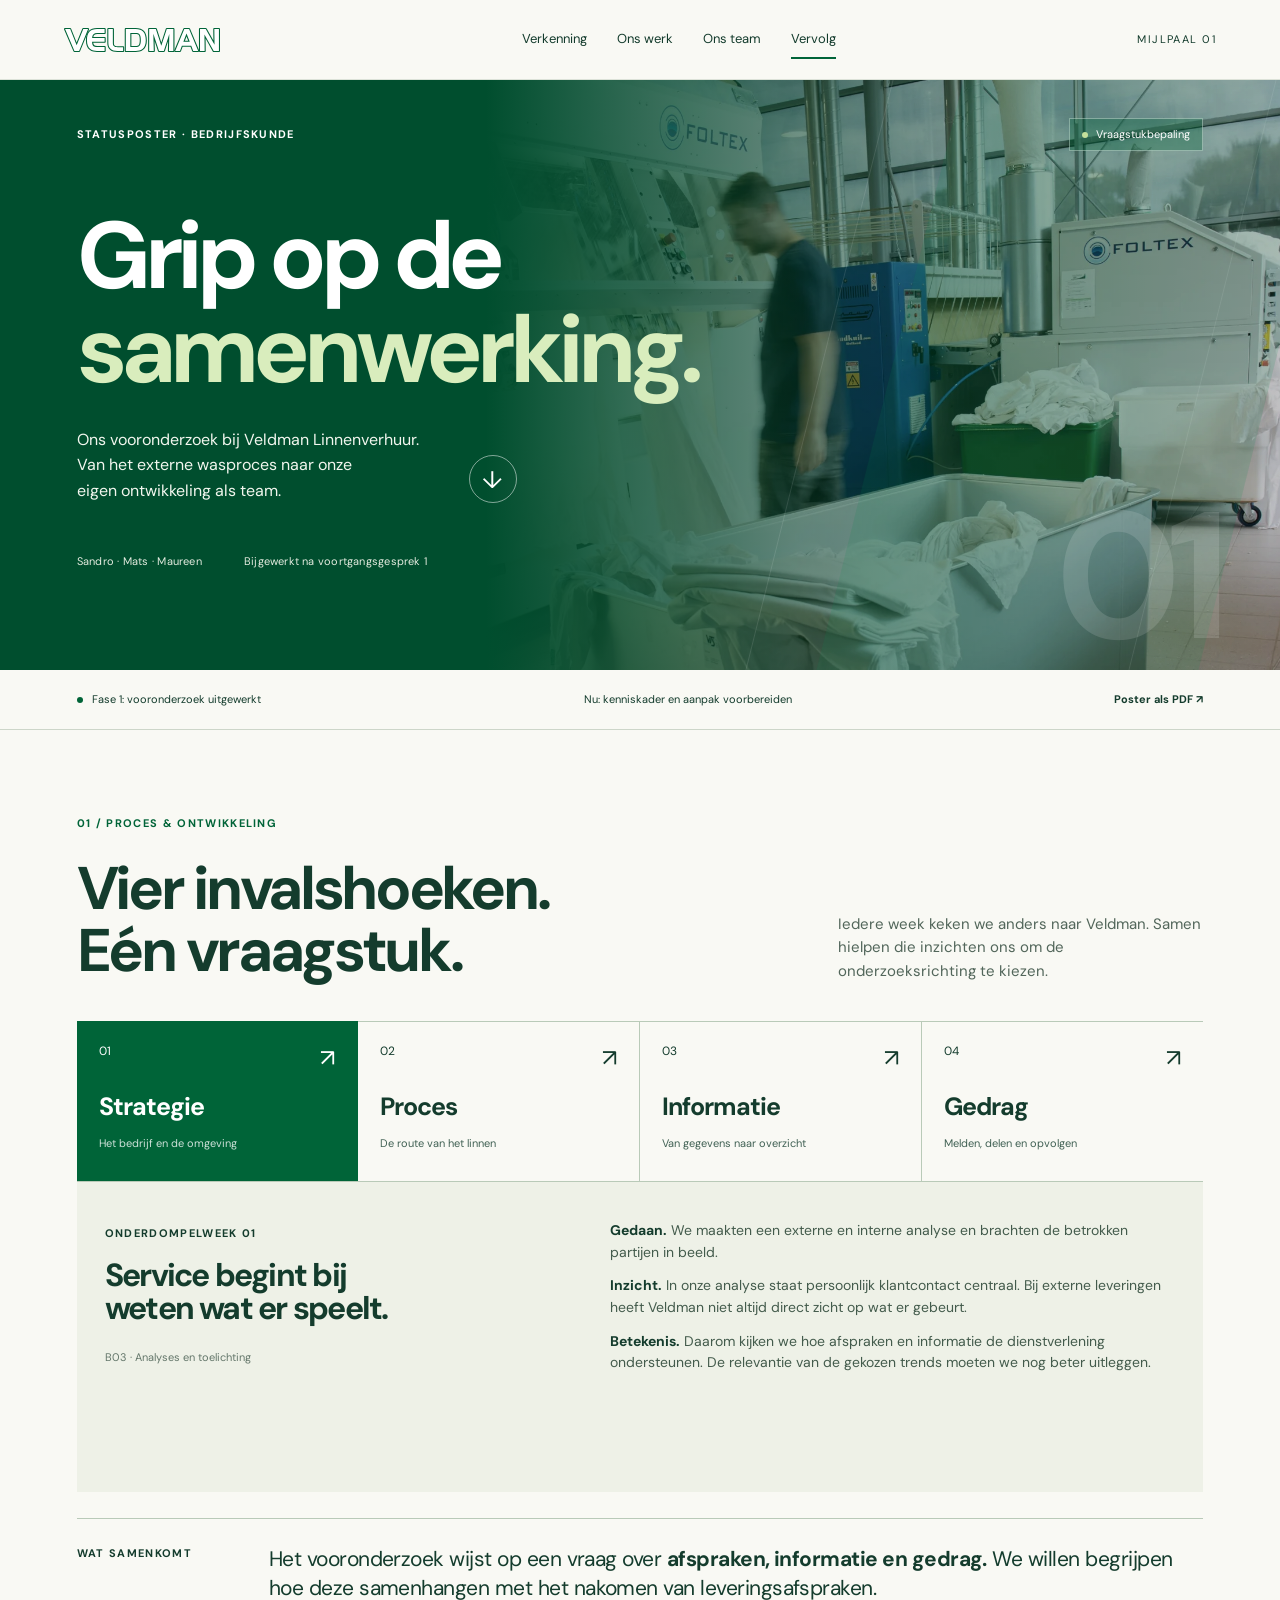
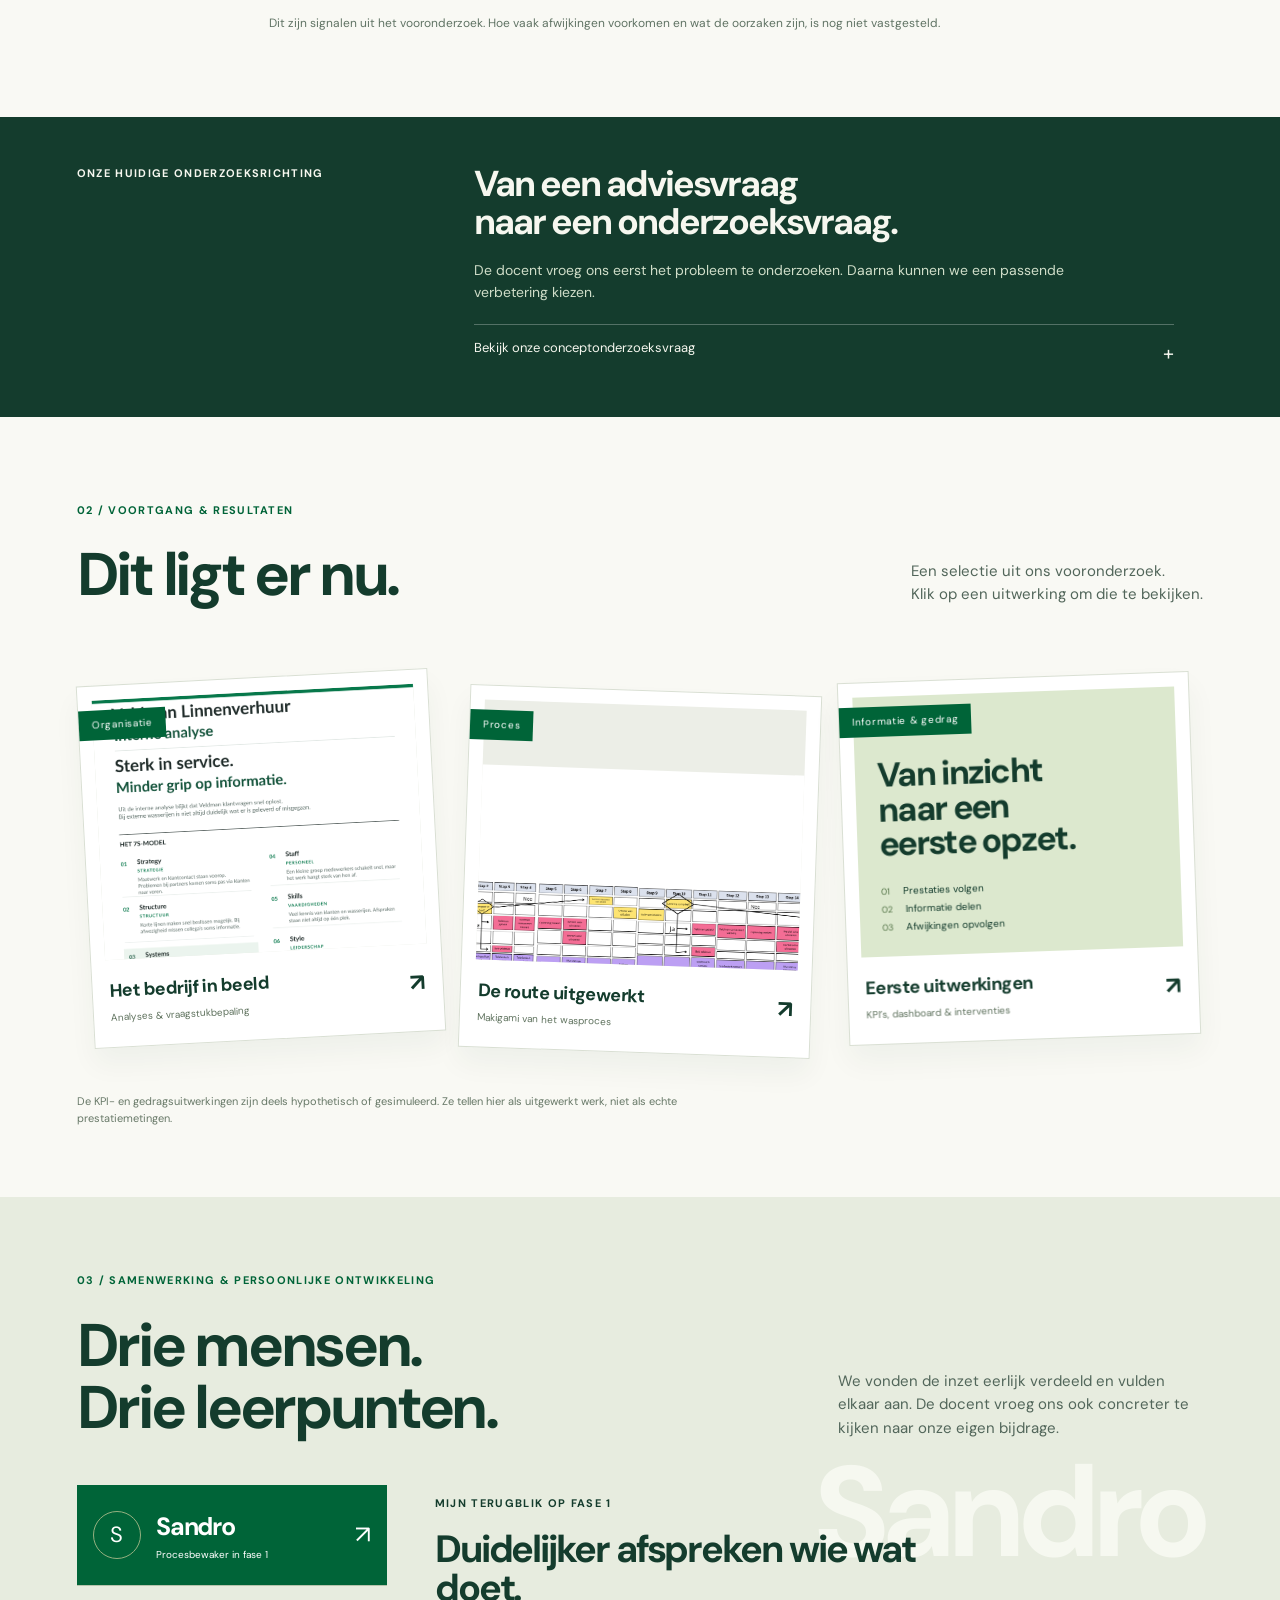
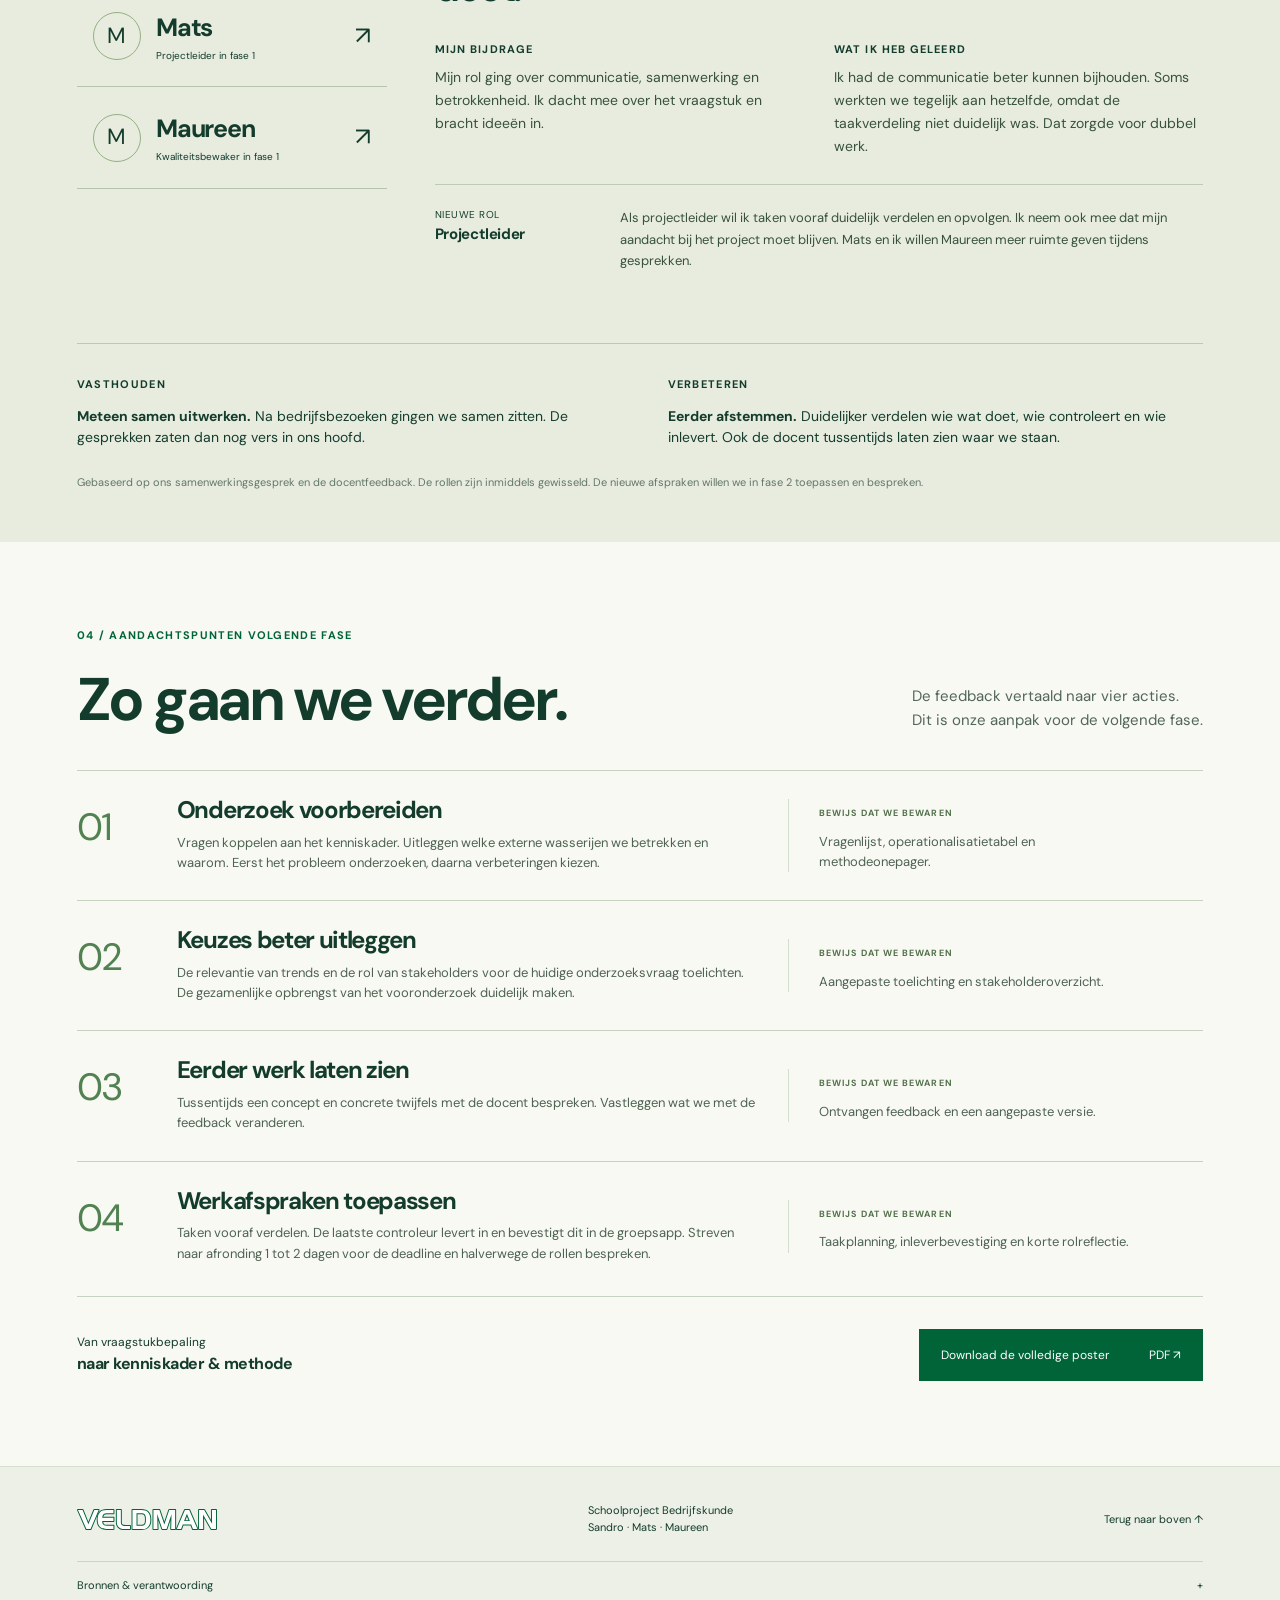
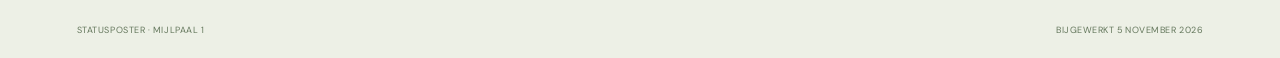
==== index.html @ 6abba5e7 "Voeg interactieve statusposter toe" ====
<!doctype html><html lang="nl"><head><meta charset="utf-8"><meta name="viewport" content="width=device-width,initial-scale=1"><meta name="theme-color" content="#006438"><meta name="description" content="Statusposter mijlpaal 1. Ons vooronderzoek, onze samenwerking en de volgende stappen bij Veldman Linnenverhuur."><title>Veldman | Statusposter mijlpaal 1</title><link rel="icon" href="veldman.svg" type="image/svg+xml"><link rel="preload" href="dm-regular.ttf" as="font" type="font/ttf" crossorigin><link rel="preload" href="dm-bold.ttf" as="font" type="font/ttf" crossorigin><link rel="stylesheet" href="style.css"><script src="app.js" defer></script></head><body>
<a class="skip" href="#inhoud">Ga naar de inhoud</a>
<header class="topbar"><a href="#start" aria-label="Veldman, naar boven"><img src="veldman.svg" width="156" height="26" alt="Veldman"></a><nav aria-label="Posterdelen"><a href="#verkenning">Verkenning</a><a href="#werk">Ons werk</a><a href="#team">Ons team</a><a href="#vervolg">Vervolg</a></nav><span class="edition">MIJLPAAL 01</span><div class="scroll-progress" aria-hidden="true"></div></header>
<main id="inhoud">
<section class="hero" id="start"><div class="hero-photo"><img src="linnen.webp" alt="Linnenverwerking bij Veldman" fetchpriority="high"></div><div class="hero-grid" aria-hidden="true"></div><div class="hero-inner"><div class="hero-top"><span class="eyebrow">Statusposter · Bedrijfskunde</span><span class="phase"><i></i> Vraagstukbepaling</span></div><h1>Grip op de<br><span>samenwerking.</span></h1><div class="hero-bottom"><p>Ons vooronderzoek bij Veldman Linnenverhuur.<br>Van het externe wasproces naar onze<br>eigen ontwikkeling als team.</p><a href="#verkenning" class="circle-link" aria-label="Bekijk de poster">↓</a></div><div class="hero-caption"><span>Sandro · Mats · Maureen</span><span>Bijgewerkt na voortgangsgesprek 1</span></div></div><span class="hero-number" aria-hidden="true">01</span></section>
<div class="project-strip"><span><i class="dot"></i> Fase 1: vooronderzoek uitgewerkt</span><span>Nu: kenniskader en aanpak voorbereiden</span><a href="statusposter.pdf" download>Poster als PDF ↗</a></div>
<section class="section exploration" id="verkenning"><div class="section-heading"><p class="eyebrow">01 / Proces & ontwikkeling</p><div><h2>Vier invalshoeken.<br>Eén vraagstuk.</h2><p>Iedere week keken we anders naar Veldman. Samen hielpen die inzichten ons om de onderzoeksrichting te kiezen.</p></div></div><div class="week-tabs" role="tablist" aria-label="Onderdompelweken"><button role="tab" id="week-tab-0" aria-controls="week-0" aria-selected="true" tabindex="0"><span class="step-index">01</span><strong>Strategie</strong><span>Het bedrijf en de omgeving</span><b aria-hidden="true">↗</b></button><button role="tab" id="week-tab-1" aria-controls="week-1" aria-selected="false" tabindex="-1"><span class="step-index">02</span><strong>Proces</strong><span>De route van het linnen</span><b aria-hidden="true">↗</b></button><button role="tab" id="week-tab-2" aria-controls="week-2" aria-selected="false" tabindex="-1"><span class="step-index">03</span><strong>Informatie</strong><span>Van gegevens naar overzicht</span><b aria-hidden="true">↗</b></button><button role="tab" id="week-tab-3" aria-controls="week-3" aria-selected="false" tabindex="-1"><span class="step-index">04</span><strong>Gedrag</strong><span>Melden, delen en opvolgen</span><b aria-hidden="true">↗</b></button></div><div class="week-panels"><article class="week-panel" id="week-0" role="tabpanel" tabindex="0" aria-labelledby="week-tab-0"><div><span class="eyebrow">Onderdompelweek 01</span><h3>Service begint bij weten wat er speelt.</h3><p class="source">B03 · Analyses en toelichting</p></div><div class="week-copy"><p><b>Gedaan.</b> We maakten een externe en interne analyse en brachten de betrokken partijen in beeld.</p><p><b>Inzicht.</b> In onze analyse staat persoonlijk klantcontact centraal. Bij externe leveringen heeft Veldman niet altijd direct zicht op wat er gebeurt.</p><p><b>Betekenis.</b> Daarom kijken we hoe afspraken en informatie de dienstverlening ondersteunen. De relevantie van de gekozen trends moeten we nog beter uitleggen.</p></div></article><article class="week-panel" id="week-1" role="tabpanel" tabindex="0" aria-labelledby="week-tab-1"><div><span class="eyebrow">Onderdompelweek 02</span><h3>Een levering gaat door veel handen.</h3><p class="source">B14 · OM-focussessie; B09 · Makigami</p></div><div class="week-copy"><p><b>Gedaan.</b> In een focussessie brachten we het externe wasproces in kaart. Dat werkten we uit in een Makigami, een overzicht van stappen en overdrachten.</p><p><b>Inzicht.</b> Medewerkers vertelden dat Veldman soms pas via de klant hoort dat een levering afwijkt. Daarna moet Veldman navragen wat er is gebeurd.</p><p><b>Betekenis.</b> We willen beter begrijpen wie welke informatie deelt en wanneer. Een klantmelding bewijst op zichzelf niet dat de wasserij een fout heeft gemaakt.</p></div></article><article class="week-panel" id="week-2" role="tabpanel" tabindex="0" aria-labelledby="week-tab-2"><div><span class="eyebrow">Onderdompelweek 03</span><h3>Gegevens zijn er. Het overzicht is beperkt.</h3><p class="source">B12 en B13 · IM-interviews; B26 · Eerste uitwerkingen</p></div><div class="week-copy"><p><b>Gedaan.</b> We spraken de administratie en het management. Ook verkenden we KPI’s, cijfers om prestaties te volgen, en een dashboardopzet.</p><p><b>Inzicht.</b> Pakbonnen en facturen helpen bij de administratie. Ze geven niet vanzelf een actueel overzicht van de levering aan de klant.</p><p><b>Betekenis.</b> We moeten eerst bepalen welke gegevens bruikbaar zijn. Een late pakbon is bijvoorbeeld niet automatisch een late levering.</p></div></article><article class="week-panel" id="week-3" role="tabpanel" tabindex="0" aria-labelledby="week-tab-3"><div><span class="eyebrow">Onderdompelweek 04</span><h3>Informatie moet ook bij de ander komen.</h3><p class="source">B10 en B11 · GIO-interviews; B06 en B07 · Voorstellen</p></div><div class="week-copy"><p><b>Gedaan.</b> We spraken medewerkers over klantvragen en overdracht. Daarna werkten we gewenst gedrag en mogelijke interventies uit.</p><p><b>Inzicht.</b> Christine beschrijft klantnotities op papier en in eigen Outlook-mappen. Collega’s kennen daardoor niet altijd de achtergrond van een vraag.</p><p><b>Betekenis.</b> We kijken ook naar het vastleggen en opvolgen van afspraken. De interventies zijn voorstellen. Hun effect is nog niet aangetoond.</p></div></article></div><div class="synthesis"><span class="eyebrow">Wat samenkomt</span><p>Het vooronderzoek wijst op een vraag over <strong>afspraken, informatie en gedrag.</strong> We willen begrijpen hoe deze samenhangen met het nakomen van leveringsafspraken.</p><small>Dit zijn signalen uit het vooronderzoek. Hoe vaak afwijkingen voorkomen en wat de oorzaken zijn, is nog niet vastgesteld.</small></div></section>
<section class="question-band"><span class="eyebrow">Onze huidige onderzoeksrichting</span><div><h2>Van een adviesvraag<br>naar een onderzoeksvraag.</h2><p>De docent vroeg ons eerst het probleem te onderzoeken. Daarna kunnen we een passende verbetering kiezen.</p><details><summary>Bekijk onze conceptonderzoeksvraag <span>+</span></summary><p>Op welke manier hangt de samenwerking tussen Veldman Linnenverhuur en externe wasserijen samen met de nakoming van afspraken over aantallen, planning en levering?</p><small>Uit het huidige groepsconcept. Definitieve goedkeuring is nog niet bevestigd.</small></details></div></section>
<section class="section work-section" id="werk"><div class="section-heading"><p class="eyebrow">02 / Voortgang & resultaten</p><div><h2>Dit ligt er nu.</h2><p>Een selectie uit ons vooronderzoek.<br>Klik op een uitwerking om die te bekijken.</p></div></div><div class="work-gallery"><button class="work-card paper-one" data-dialog="analyse"><span class="work-tag">Organisatie</span><div class="paper-preview"><img src="interne-analyse.png" alt="Voorbeeld van onze interne analyse" loading="lazy"></div><span class="work-caption"><strong>Het bedrijf in beeld</strong><span>Analyses & vraagstukbepaling</span><b>↗</b></span></button><button class="work-card paper-two" data-dialog="proces"><span class="work-tag">Proces</span><div class="paper-preview makigami-preview"><img src="makigami.png" alt="Voorbeeld van onze Makigami" loading="lazy"></div><span class="work-caption"><strong>De route uitgewerkt</strong><span>Makigami van het wasproces</span><b>↗</b></span></button><button class="work-card paper-three" data-dialog="voorstellen"><span class="work-tag">Informatie & gedrag</span><div class="type-preview"><span>Van inzicht<br>naar een<br>eerste opzet.</span><div><i>01</i> Prestaties volgen<br><i>02</i> Informatie delen<br><i>03</i> Afwijkingen opvolgen</div></div><span class="work-caption"><strong>Eerste uitwerkingen</strong><span>KPI’s, dashboard & interventies</span><b>↗</b></span></button></div><p class="work-note">De KPI- en gedragsuitwerkingen zijn deels hypothetisch of gesimuleerd. Ze tellen hier als uitgewerkt werk, niet als echte prestatiemetingen.</p></section>
<section class="team-section" id="team"><div class="section-heading"><p class="eyebrow">03 / Samenwerking & persoonlijke ontwikkeling</p><div><h2>Drie mensen.<br>Drie leerpunten.</h2><p>We vonden de inzet eerlijk verdeeld en vulden elkaar aan. De docent vroeg ons ook concreter te kijken naar onze eigen bijdrage.</p></div></div><div class="team-layout"><div class="people-tabs" role="tablist" aria-label="Kies een teamlid" aria-orientation="vertical"><button role="tab" id="person-tab-0" aria-controls="person-0" aria-selected="true" tabindex="0"><span class="initial">S</span><span><strong>Sandro</strong><small>Procesbewaker in fase 1</small></span><span class="person-arrow" aria-hidden="true">↗</span></button><button role="tab" id="person-tab-1" aria-controls="person-1" aria-selected="false" tabindex="-1"><span class="initial">M</span><span><strong>Mats</strong><small>Projectleider in fase 1</small></span><span class="person-arrow" aria-hidden="true">↗</span></button><button role="tab" id="person-tab-2" aria-controls="person-2" aria-selected="false" tabindex="-1"><span class="initial">M</span><span><strong>Maureen</strong><small>Kwaliteitsbewaker in fase 1</small></span><span class="person-arrow" aria-hidden="true">↗</span></button></div><div class="person-panels"><article class="person-panel" id="person-0" role="tabpanel" tabindex="0" aria-labelledby="person-tab-0"><span class="panel-name">Sandro</span><span class="eyebrow">Mijn terugblik op fase 1</span><h3>Duidelijker afspreken wie wat doet.</h3><div class="reflection-columns"><div><h4>Mijn bijdrage</h4><p>Mijn rol ging over communicatie, samenwerking en betrokkenheid. Ik dacht mee over het vraagstuk en bracht ideeën in.</p></div><div><h4>Wat ik heb geleerd</h4><p>Ik had de communicatie beter kunnen bijhouden. Soms werkten we tegelijk aan hetzelfde, omdat de taakverdeling niet duidelijk was. Dat zorgde voor dubbel werk.</p></div></div><div class="new-role"><span>Nieuwe rol<br><strong>Projectleider</strong></span><p>Als projectleider wil ik taken vooraf duidelijk verdelen en opvolgen. Ik neem ook mee dat mijn aandacht bij het project moet blijven. Mats en ik willen Maureen meer ruimte geven tijdens gesprekken.</p></div></article><article class="person-panel" id="person-1" role="tabpanel" tabindex="0" aria-labelledby="person-tab-1"><span class="panel-name">Mats</span><span class="eyebrow">Mijn terugblik op fase 1</span><h3>Ook het laatste stukje moet geregeld zijn.</h3><div class="reflection-columns"><div><h4>Mijn bijdrage</h4><p>Ik hield de planning bij en regelde momenten voor bezoeken en interviews. Direct na een bezoek samen uitwerken werkte goed: de informatie zat nog vers in ons hoofd.</p></div><div><h4>Wat ik heb geleerd</h4><p>Het was niet altijd duidelijk wie het werk zou inleveren. Daardoor ontstond rond deadlines onduidelijkheid, terwijl we wel aan het werk hadden bijgedragen.</p></div></div><div class="new-role"><span>Nieuwe rol<br><strong>Kwaliteitsbewaker</strong></span><p>Ik neem mee dat we ook de controle en het inleveren vooraf moeten verdelen. In mijn nieuwe rol wil ik het werk kritisch blijven bekijken. Samen met Sandro wil ik ruimte geven aan Maureen.</p></div></article><article class="person-panel" id="person-2" role="tabpanel" tabindex="0" aria-labelledby="person-tab-2"><span class="panel-name">Maureen</span><span class="eyebrow">Mijn terugblik op fase 1</span><h3>Mijn aandacht beter verdelen.</h3><div class="reflection-columns"><div><h4>Mijn bijdrage</h4><p>Ik las de stukken na, verbeterde teksten en gaf aan wat extra gecontroleerd moest worden. Mijn kritische blik werd door de groep gewaardeerd.</p></div><div><h4>Wat ik heb geleerd</h4><p>Als ik veel teksten achter elkaar controleerde, nam mijn aandacht af. De laatste stukken kregen daardoor minder aandacht dan de eerste.</p></div></div><div class="new-role"><span>Nieuwe rol<br><strong>Procesbewaker</strong></span><p>Ik wil controles beter spreiden en vaker bijdragen tijdens gesprekken. Als procesbewaker ga ik de samenwerking volgen. Mats en Sandro nemen mee dat zij mij ook ruimte moeten geven.</p></div></article></div></div><div class="team-bottom"><div><span class="eyebrow">Vasthouden</span><p><strong>Meteen samen uitwerken.</strong> Na bedrijfsbezoeken gingen we samen zitten. De gesprekken zaten dan nog vers in ons hoofd.</p></div><div><span class="eyebrow">Verbeteren</span><p><strong>Eerder afstemmen.</strong> Duidelijker verdelen wie wat doet, wie controleert en wie inlevert. Ook de docent tussentijds laten zien waar we staan.</p></div></div><p class="source">Gebaseerd op ons samenwerkingsgesprek en de docentfeedback. De rollen zijn inmiddels gewisseld. De nieuwe afspraken willen we in fase 2 toepassen en bespreken.</p></section>
<section class="section next-section" id="vervolg"><div class="section-heading"><p class="eyebrow">04 / Aandachtspunten volgende fase</p><div><h2>Zo gaan we verder.</h2><p>De feedback vertaald naar vier acties.<br>Dit is onze aanpak voor de volgende fase.</p></div></div><div class="actions"><article class="action"><span class="action-nr">01</span><div><h3>Onderzoek voorbereiden</h3><p>Vragen koppelen aan het kenniskader. Uitleggen welke externe wasserijen we betrekken en waarom. Eerst het probleem onderzoeken, daarna verbeteringen kiezen.</p></div><div class="evidence"><span class="eyebrow">Bewijs dat we bewaren</span><p>Vragenlijst, operationalisatietabel en methodeonepager.</p></div></article><article class="action"><span class="action-nr">02</span><div><h3>Keuzes beter uitleggen</h3><p>De relevantie van trends en de rol van stakeholders voor de huidige onderzoeksvraag toelichten. De gezamenlijke opbrengst van het vooronderzoek duidelijk maken.</p></div><div class="evidence"><span class="eyebrow">Bewijs dat we bewaren</span><p>Aangepaste toelichting en stakeholderoverzicht.</p></div></article><article class="action"><span class="action-nr">03</span><div><h3>Eerder werk laten zien</h3><p>Tussentijds een concept en concrete twijfels met de docent bespreken. Vastleggen wat we met de feedback veranderen.</p></div><div class="evidence"><span class="eyebrow">Bewijs dat we bewaren</span><p>Ontvangen feedback en een aangepaste versie.</p></div></article><article class="action"><span class="action-nr">04</span><div><h3>Werkafspraken toepassen</h3><p>Taken vooraf verdelen. De laatste controleur levert in en bevestigt dit in de groepsapp. Streven naar afronding 1 tot 2 dagen voor de deadline en halverwege de rollen bespreken.</p></div><div class="evidence"><span class="eyebrow">Bewijs dat we bewaren</span><p>Taakplanning, inleverbevestiging en korte rolreflectie.</p></div></article></div><div class="next-footer"><span>Van vraagstukbepaling<br><strong>naar kenniskader & methode</strong></span><a href="statusposter.pdf" download class="download">Download de volledige poster <span>PDF ↗</span></a></div></section>
</main>
<footer><div class="footer-main"><img src="veldman.svg" width="140" alt="Veldman"><p>Schoolproject Bedrijfskunde<br>Sandro · Mats · Maureen</p><a href="#start">Terug naar boven ↑</a></div><details class="sources"><summary>Bronnen & verantwoording <span>+</span></summary><div><p><strong>School en feedback.</strong> Studentenhandleiding, PDF-pagina 10 en 12 (B01). Feedbackgesprek mijlpaal 1 (B15), met name 2:43 tot 9:10. Oorspronkelijke poster (B26) en samenwerkingsgesprek (B27). De nieuwe rollen zijn bevestigd door de groep.</p><p><strong>Onderzoek.</strong> Analyses en toelichting (B03), procesmodel (B09), OM-, IM- en GIO-gesprekken (B10 tot en met B14), eerste gedragsuitwerkingen (B06 en B07). De conceptvraag volgt het huidige groepsdocument (B28). De gesprekken geven vooral het perspectief van Veldman.</p><p><strong>Beeld en uitwerking.</strong> Logo, groen en linnenfoto: <a href="https://www.veldmanlinnenverhuur.nl/" target="_blank" rel="noopener">Veldman Linnenverhuur</a>. Lettertype: DM Sans. Dit is een studentenproject, geen officiële Veldman-website. AI is gebruikt voor het ordenen en formuleren van de tekst en het bouwen van deze poster, op basis van het aangeleverde materiaal.</p></div></details><div class="footer-small"><span>Statusposter · Mijlpaal 1</span><span>Bijgewerkt 5 november 2026</span></div></footer>
<dialog id="work-dialog" aria-labelledby="dialog-title"><div class="dialog-head"><h2 id="dialog-title"></h2><button class="close" aria-label="Sluiten">×</button></div><div id="dialog-body"></div></dialog>
</body></html>
---- style.css ----
@font-face{font-family:DM;src:url('dm-regular.ttf')}@font-face{font-family:DM;src:url('dm-bold.ttf');font-weight:700}*{box-sizing:border-box}html{scroll-behavior:smooth;scroll-padding-top:90px}body{margin:0;background:#f9f9f4;color:#143c2d;font:16px/1.55 DM,Arial,sans-serif;-webkit-font-smoothing:antialiased}::selection{background:#ccedaa;color:#003d24}button,a{ -webkit-tap-highlight-color:transparent}a{color:inherit}button{font:inherit;color:inherit;cursor:pointer}button:focus-visible,a:focus-visible,summary:focus-visible{outline:3px solid #a3ce73;outline-offset:5px}button{border:0}h1,h2,h3,h4,p{margin:0}h1,h2,h3{font-weight:700;letter-spacing:-.055em;line-height:1.04}h2{font-size:clamp(36px,4.7vw,64px)}h3{font-size:32px}p{max-width:68ch}img{max-width:100%;display:block}section{scroll-margin-top:70px}.eyebrow{font-size:11px;font-weight:700;letter-spacing:.12em;text-transform:uppercase;line-height:1.6}.source{font-size:11px;line-height:1.6;color:#64776b}.skip{position:fixed;top:-80px;z-index:100;background:white;padding:10px}.skip:focus{top:0}.topbar{height:80px;background:#f9f9f4f2;backdrop-filter:blur(15px);display:flex;align-items:center;justify-content:space-between;padding:0 5%;position:sticky;top:0;z-index:20;border-bottom:1px solid #dce2d8}.topbar nav{display:flex;gap:30px}.topbar nav a{font-size:13px;text-decoration:none;position:relative}.topbar nav a:hover:after,.topbar nav a.active:after{content:'';position:absolute;bottom:-9px;height:2px;left:0;right:0;background:#006438}.edition{font-size:11px;letter-spacing:.13em}.scroll-progress{position:absolute;height:2px;background:#006438;bottom:-1px;left:0;width:0}.hero{position:relative;min-height:590px;background:#004e2e;overflow:hidden;color:#fff}.hero-photo{position:absolute;inset:0 0 0 38%;overflow:hidden}.hero-photo img{width:100%;height:100%;object-fit:cover;object-position:60% center;filter:brightness(.76)}.hero-photo:after{content:'';position:absolute;inset:0;background:linear-gradient(90deg,#004e2e 0%,#004e2e6b 40%,#004e2e00 100%)}.hero-grid{position:absolute;right:6%;top:0;bottom:0;width:30%;border-inline:1px solid #ffffff1c;transform:skewX(-14deg)}.hero-grid:before{content:'';position:absolute;inset:0;background:#00874f22;transform:translateX(70px)}.hero-inner{position:relative;z-index:2;padding:38px 6% 25px;max-width:1550px;margin:auto}.hero-top{display:flex;justify-content:space-between;align-items:center}.phase{border:1px solid #ffffff60;padding:7px 12px;font-size:11px;background:#00643855;display:flex;gap:8px;align-items:center}.phase i,.dot{display:inline-block;width:6px;height:6px;border-radius:50%;background:#c5df9c}.hero h1{font-size:clamp(62px,7.4vw,112px);margin-top:58px;max-width:100%;letter-spacing:-.065em;line-height:.99}.hero h1 span{color:#d9edbd}.hero-bottom{display:flex;align-items:end;gap:50px;margin-top:30px}.hero-bottom p{font-size:16px;color:#f2f7ef;line-height:1.6}.circle-link{width:48px;height:48px;border:1px solid #ffffff80;border-radius:50%;display:grid;place-items:center;font-size:24px;text-decoration:none;transition:background .2s,transform .2s}.circle-link:hover{background:#006438;transform:translateY(3px)}.hero-caption{display:flex;gap:42px;font-size:11px;letter-spacing:.02em;margin-top:50px;color:#e3ebdf}.hero-number{position:absolute;right:5%;bottom:3px;font-size:180px;font-weight:700;letter-spacing:-.09em;line-height:1;color:#ffffff22}.project-strip{display:flex;justify-content:space-between;gap:20px;padding:21px 6%;font-size:11px;border-bottom:1px solid #cdd6c9}.project-strip span{display:flex;align-items:center;gap:9px}.project-strip .dot{background:#006438}.project-strip a{text-decoration:none;font-weight:700}.section{padding:85px 6%;max-width:1550px;margin:auto}.section-heading{margin-bottom:38px}.section-heading>.eyebrow{margin-bottom:25px;color:#006438}.section-heading>div{display:flex;gap:35px;justify-content:space-between;align-items:end}.section-heading>div>p{max-width:365px;font-size:15px;color:#52665a}.week-tabs{display:grid;grid-template-columns:repeat(4,1fr);border-bottom:1px solid #b9cab8}.week-tabs button{position:relative;background:transparent;text-align:left;padding:20px 22px 26px;border-top:1px solid #b9cab8;border-right:1px solid #b9cab8;transition:background .2s}.week-tabs button:last-child{border-right:0}.week-tabs button[aria-selected=true]{background:#006438;color:white;border-color:#006438}.step-index{font-size:12px;display:block;margin-bottom:28px}.week-tabs strong{font-size:25px;letter-spacing:-.04em;display:block;margin-bottom:3px}.week-tabs button>span:last-of-type{font-size:11px;opacity:.8}.week-tabs b{position:absolute;right:22px;top:17px;font-size:24px;font-weight:400}.week-tabs button:hover:not([aria-selected=true]){background:#edf1e7}.week-panel{display:grid;grid-template-columns:1fr 1.3fr;gap:70px;padding:38px 28px;background:#eef1e7;min-height:310px}.week-panel h3{max-width:320px;margin:14px 0 24px}.week-copy p{font-size:14px;margin-bottom:12px;color:#435b4c}.week-copy b{color:#143c2d}.synthesis{display:grid;grid-template-columns:160px 1fr;gap:10px 32px;border-top:1px solid #b9cab8;padding-top:26px;margin-top:26px}.synthesis>p{font-size:21px;line-height:1.4;letter-spacing:-.025em}.synthesis small{grid-column:2;font-size:12px;color:#617465;max-width:760px}.question-band{padding:48px 6%;background:#143c2d;color:#f6f7ef;display:grid;grid-template-columns:1fr 2.1fr;gap:50px}.question-band h2{font-size:36px;max-width:650px}.question-band>div>p{font-size:14px;color:#d0dec9;max-width:600px;margin:20px 0}.question-band details{border-top:1px solid #ffffff45;max-width:700px;padding-top:13px}.question-band summary{font-size:13px;cursor:pointer;display:flex;justify-content:space-between;gap:20px}.question-band summary span{font-size:20px}.question-band details[open] summary span{transform:rotate(45deg)}.question-band details p{margin:15px 0;font-size:20px;line-height:1.5}.question-band small{color:#bccdb4;font-size:11px}summary{list-style:none}summary::-webkit-details-marker{display:none}.work-section{padding-bottom:70px}.work-gallery{display:grid;grid-template-columns:repeat(3,1fr);gap:27px;padding:20px 8px 5px;align-items:center}.work-card{background:white;position:relative;text-align:left;padding:14px;border:1px solid #d9dfd3;box-shadow:0 16px 28px #183c2a0c;transition:transform .25s,box-shadow .25s}.paper-one{transform:rotate(-3deg)}.paper-two{transform:rotate(2deg);margin-top:25px}.paper-three{transform:rotate(-2deg)}.work-card:hover{transform:translateY(-7px) rotate(0);box-shadow:0 20px 35px #183c2a20}.work-tag{position:absolute;z-index:2;top:24px;left:0;background:#006438;color:white;padding:7px 13px;font-size:10px;letter-spacing:.07em}.paper-preview{height:260px;overflow:hidden;background:#e7ebe2}.paper-preview img{width:100%;object-fit:cover;object-position:top}.makigami-preview{padding-top:65px;display:flex;align-items:start;background:#eceee7}.makigami-preview img{width:200%;max-width:none;transform:translateX(-10%)}.work-caption{display:block;position:relative;margin:18px 3px 8px}.work-caption strong{display:block;font-size:18px;letter-spacing:-.03em}.work-caption>span{font-size:10px;display:block;color:#60735f;margin-top:4px}.work-caption b{position:absolute;right:0;top:2px;font-size:24px}.type-preview{height:260px;background:#dce8ce;padding:62px 22px 15px}.type-preview>span{font-size:34px;font-weight:700;letter-spacing:-.05em;line-height:1.02;display:block}.type-preview>div{font-size:10px;margin-top:20px;line-height:1.8}.type-preview i{font-size:9px;margin-right:10px;font-style:normal;color:#537447}.work-note{font-size:11px;color:#687968;margin-top:35px;max-width:690px}.team-section{background:#e7ecdf;padding:75px 6% 50px;position:relative;overflow:hidden}.team-section .section-heading,.team-layout,.team-bottom,.team-section>.source{max-width:1364px;margin-left:auto;margin-right:auto}.team-layout{display:grid;grid-template-columns:310px 1fr;gap:48px;margin-top:45px}.people-tabs{display:flex;flex-direction:column;gap:0}.people-tabs button{display:flex;align-items:center;gap:15px;padding:23px 16px;background:transparent;text-align:left;border-bottom:1px solid #b6c4ac;transition:background .2s}.people-tabs button[aria-selected=true]{background:#006438;color:white}.initial{width:48px;height:48px;border:1px solid #95b080;border-radius:50%;display:grid;place-items:center;font-size:22px}.people-tabs strong{font-size:25px;letter-spacing:-.045em;display:block}.people-tabs small{display:block;font-size:10px}.person-arrow{margin-left:auto;font-size:25px}.person-panels{min-width:0}.person-panel{position:relative;min-height:420px;padding:5px 0 0;isolation:isolate}.panel-name{position:absolute;right:0;top:-36px;font-size:clamp(90px,10vw,150px);font-weight:700;letter-spacing:-.07em;color:#f6f8f0;z-index:-1;pointer-events:none;line-height:1}.person-panel h3{font-size:38px;max-width:570px;margin:15px 0 32px}.reflection-columns{display:grid;grid-template-columns:1fr 1fr;gap:30px}.person-panel h4{font-size:11px;text-transform:uppercase;letter-spacing:.1em;margin-bottom:8px}.person-panel p{font-size:14px;line-height:1.65;color:#38523d}.new-role{display:grid;grid-template-columns:160px 1fr;border-top:1px solid #bccbb1;margin-top:26px;padding-top:22px;gap:25px}.new-role>span{font-size:10px;text-transform:uppercase;letter-spacing:.05em}.new-role strong{font-size:15px;text-transform:none;letter-spacing:-.025em}.new-role p{font-size:13px}.team-bottom{display:grid;grid-template-columns:1fr 1fr;gap:55px;margin-top:38px;border-top:1px solid #bdc9b4;padding-top:27px}.team-bottom p{font-size:14px;margin-top:10px;max-width:500px}.team-section>.source{margin-top:25px;max-width:1364px}.action{display:grid;grid-template-columns:70px 1.4fr 1fr;gap:30px;padding:27px 0;border-top:1px solid #c6d3c0}.action-nr{font-size:38px;letter-spacing:-.055em;color:#528251}.action h3{font-size:24px;margin-bottom:10px}.action p{font-size:13px;color:#4e6352}.evidence{padding-left:30px;border-left:1px solid #d4decf;align-self:center}.evidence .eyebrow{font-size:9px;color:#52714b}.evidence p{margin-top:8px;max-width:320px}.next-footer{display:flex;justify-content:space-between;align-items:center;border-top:1px solid #c6d3c0;padding-top:32px;margin-top:5px;gap:20px}.next-footer>span{font-size:12px}.next-footer strong{font-size:16px;letter-spacing:-.03em}.download{background:#006438;color:white;padding:17px 22px;font-size:12px;text-decoration:none;display:flex;gap:40px;align-items:center}.download:hover{background:#004d2b}footer{background:#edf0e6;border-top:1px solid #d5dfcd;padding:35px 6% 20px}.footer-main{display:flex;justify-content:space-between;gap:25px;align-items:center}.footer-main p{font-size:11px}.footer-main>a{font-size:11px;text-decoration:none}.sources{margin-top:25px;border-top:1px solid #cad7bf;padding-top:15px}.sources summary{font-size:11px;display:flex;justify-content:space-between;cursor:pointer}.sources>div{display:grid;grid-template-columns:repeat(3,1fr);gap:35px;margin-top:20px}.sources p{font-size:11px}.footer-small{display:flex;justify-content:space-between;gap:25px;margin-top:30px;font-size:9px;letter-spacing:.06em;text-transform:uppercase;color:#63765b}dialog{border:0;background:#f9f9f4;color:#143c2d;padding:25px;width:min(1000px,94vw);max-height:90vh;box-shadow:0 20px 100px #00291955}dialog::backdrop{background:#072e22b5;backdrop-filter:blur(8px)}.dialog-head{display:flex;align-items:center;justify-content:space-between;gap:20px;margin-bottom:15px;position:sticky;top:-25px;background:#f9f9f4;padding:10px 0}.dialog-head h2{font-size:28px}.close{background:#e3eadb;border-radius:50%;width:40px;height:40px;font-size:26px;flex-shrink:0}#dialog-body p{font-size:14px;margin-bottom:15px}#dialog-body img{width:100%;height:auto;border:1px solid #d5dfcd}#dialog-body .full-image{display:block;margin-bottom:15px;font-size:12px}.modal-list{display:grid;grid-template-columns:1fr 1fr;gap:25px;margin-top:20px}.modal-list>div{border-top:1px solid #bdcbb7;padding-top:20px}.modal-list h3{font-size:22px;margin-bottom:10px}[hidden]{display:none!important}.panel-enter{animation:panelIn .3s ease both}@keyframes panelIn{from{opacity:0;transform:translateY(6px)}to{opacity:1;transform:translateY(0)}}
@media(min-width:1600px){.hero-inner{padding-inline:90px}.hero{min-height:650px}.hero-caption{margin-top:70px}.team-section,.question-band{padding-inline:calc((100% - 1364px)/2)}}
@media(max-width:1050px){.hero h1{font-size:8.1vw}.hero{min-height:550px}.hero-caption{margin-top:65px}.team-layout{grid-template-columns:250px 1fr;gap:30px}.people-tabs button{padding-inline:10px}.person-panel h3{font-size:32px}.reflection-columns{gap:20px}.new-role{grid-template-columns:130px 1fr;gap:15px}.week-panel{gap:30px}.paper-preview,.type-preview{height:230px}.type-preview>span{font-size:29px}.type-preview{padding-inline:15px}.action{grid-template-columns:45px 1.4fr 1fr}.work-caption strong{font-size:16px}.topbar nav{gap:20px}}
@media(max-width:720px){html{scroll-padding-top:65px}.topbar{height:65px;padding-inline:6%}.topbar img{width:124px}.topbar nav{gap:16px}.topbar nav a{font-size:10px}.topbar nav a:nth-child(2){display:none}.edition{display:none}.hero{min-height:570px}.hero-inner{padding-top:24px}.hero-top{align-items:start;gap:15px}.hero-top .eyebrow{font-size:9px}.phase{font-size:9px;padding:4px 7px;white-space:nowrap}.hero-photo{inset:0 0 0 0;opacity:.55}.hero-photo img{object-position:60% center}.hero-photo:after{background:linear-gradient(90deg,#004e2ee0,#004e2e33),linear-gradient(0deg,#004e2e,transparent)}.hero h1{font-size:clamp(44px,10.6vw,76px);margin-top:105px;line-height:1.04}.hero-bottom{margin-top:25px;gap:15px;justify-content:space-between}.hero-bottom p{font-size:13px}.circle-link{width:40px;height:40px;flex-shrink:0}.hero-caption{flex-direction:column;gap:4px;margin-top:48px;font-size:10px}.hero-number{font-size:130px;right:7%;bottom:20px}.project-strip{font-size:10px;flex-wrap:wrap;gap:8px 20px;padding-block:15px}.project-strip span:nth-child(2){display:none}.project-strip a{margin-left:auto}.section{padding:55px 6%}.section-heading{margin-bottom:28px}.section-heading>.eyebrow{font-size:9px;margin-bottom:18px}.section-heading>div{display:block}.section-heading>div>p{margin-top:18px;font-size:13px;max-width:100%}h2{font-size:40px}.week-tabs{grid-template-columns:repeat(2,1fr)}.week-tabs button{padding:14px 15px 18px}.week-tabs button:nth-child(2){border-right:0}.week-tabs strong{font-size:23px}.week-tabs button>span:last-of-type{font-size:9px}.step-index{margin-bottom:18px}.week-tabs b{font-size:20px;top:12px;right:15px}.week-panel{padding:25px 20px;grid-template-columns:1fr;gap:20px;min-height:500px}.week-panel h3{font-size:29px;max-width:100%;margin-bottom:15px}.week-panel .source{font-size:9px}.week-copy p{font-size:13px}.synthesis{display:block;padding-top:20px}.synthesis>p{font-size:19px;margin:12px 0}.synthesis small{font-size:11px;display:block}.question-band{padding:35px 6%;grid-template-columns:1fr;gap:20px}.question-band h2{font-size:29px}.question-band>div>p{font-size:13px}.question-band details p{font-size:17px}.work-gallery{grid-template-columns:1fr;gap:32px;padding:10px 12px}.work-card{max-width:390px;width:100%;margin:auto}.paper-one{transform:rotate(-2deg)}.paper-two{transform:rotate(1.5deg);margin-top:0}.paper-three{transform:rotate(-1.5deg)}.paper-preview,.type-preview{height:245px}.paper-preview img{object-position:top}.type-preview{padding:60px 25px 20px}.type-preview>span{font-size:34px}.type-preview>div{float:right;margin-top:-55px;max-width:115px}.work-caption strong{font-size:19px}.team-section{padding:50px 6% 35px}.team-layout{grid-template-columns:1fr;gap:40px;margin-top:25px}.people-tabs{flex-direction:row}.people-tabs button{flex:1;display:flex;flex-direction:column;gap:8px;padding:15px 4px;text-align:center;min-width:0}.initial{width:36px;height:36px;font-size:18px}.people-tabs strong{font-size:19px}.people-tabs small{font-size:8px;line-height:1.5;padding:0 3px}.person-arrow{display:none}.person-panel{min-height:570px}.person-panel h3{font-size:34px;margin-bottom:25px;max-width:90%}.panel-name{font-size:85px;top:-15px}.reflection-columns{grid-template-columns:1fr;gap:20px}.person-panel p{font-size:13px}.new-role{grid-template-columns:1fr;gap:12px;margin-top:22px;padding-top:18px}.new-role>span br{display:none}.new-role strong{margin-left:10px}.team-bottom{grid-template-columns:1fr;gap:22px;margin-top:15px;padding-top:24px}.team-bottom p{font-size:13px;margin-top:7px}.team-section>.source{font-size:10px}.action{grid-template-columns:35px 1fr;gap:12px 15px;padding-block:23px}.action-nr{font-size:29px}.action h3{font-size:23px}.action p{font-size:12px}.evidence{grid-column:2;padding:10px 0 0;border-left:0;border-top:1px solid #d4decf}.evidence p{margin-top:4px}.next-footer{flex-direction:column;align-items:stretch;gap:25px}.download{justify-content:space-between;gap:15px}.footer-main{flex-wrap:wrap}.footer-main img{width:115px}.footer-main p{font-size:10px}.footer-main>a{font-size:10px}.sources>div{grid-template-columns:1fr;gap:16px}.footer-small{font-size:8px;gap:10px}.modal-list{grid-template-columns:1fr}dialog{padding:18px}.dialog-head{top:-18px}.dialog-head h2{font-size:24px}}
@media(prefers-reduced-motion:reduce){html{scroll-behavior:auto}*,*:before,*:after{animation:none!important;transition:none!important}}
@media print{.topbar,.project-strip,.download,.circle-link,dialog{display:none!important}body{background:white}.hero{min-height:400px}.section,.team-section{padding:30px}.person-panel[hidden],.week-panel[hidden]{display:block!important}.person-panel,.week-panel{break-inside:avoid;margin-bottom:25px}.people-tabs,.week-tabs{display:none}.team-layout{display:block}.hero h1{font-size:64px}.action{break-inside:avoid}.hero,.question-band,.team-section{-webkit-print-color-adjust:exact;print-color-adjust:exact}.sources>div{display:block}}
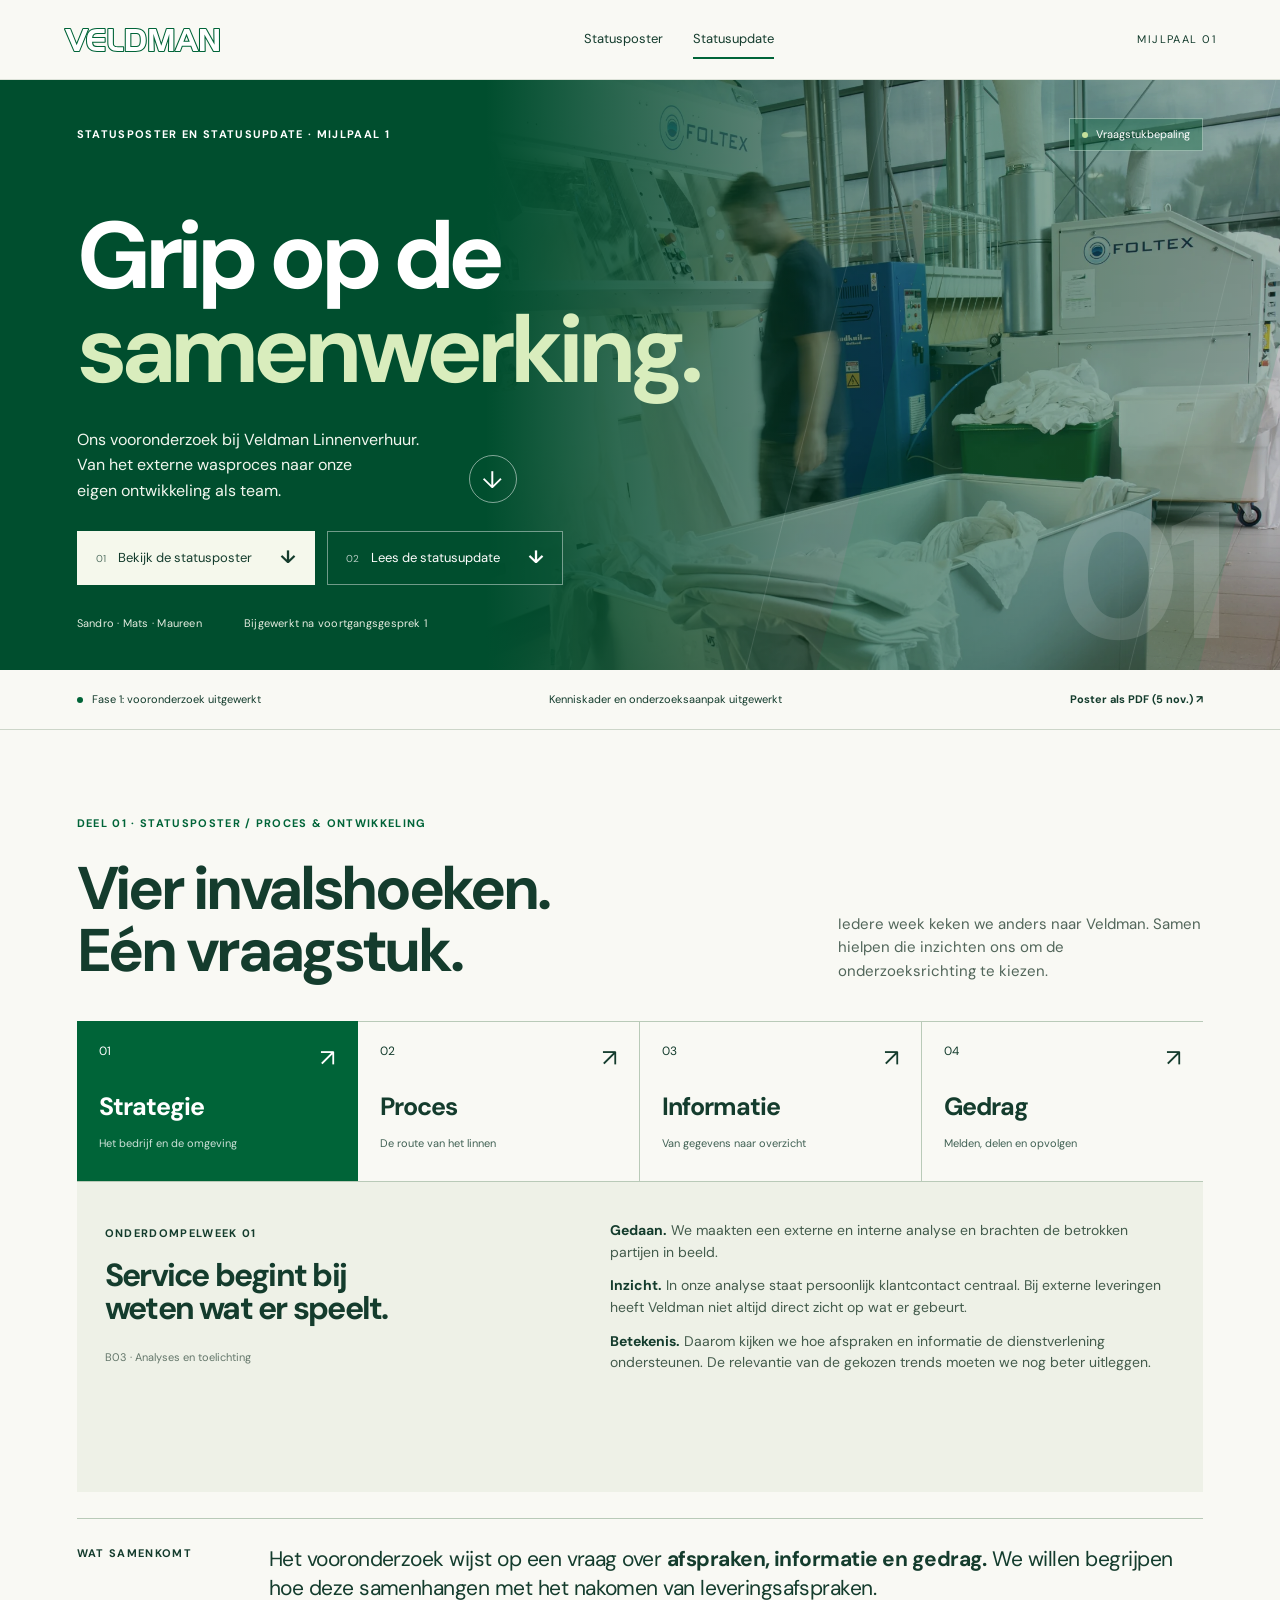
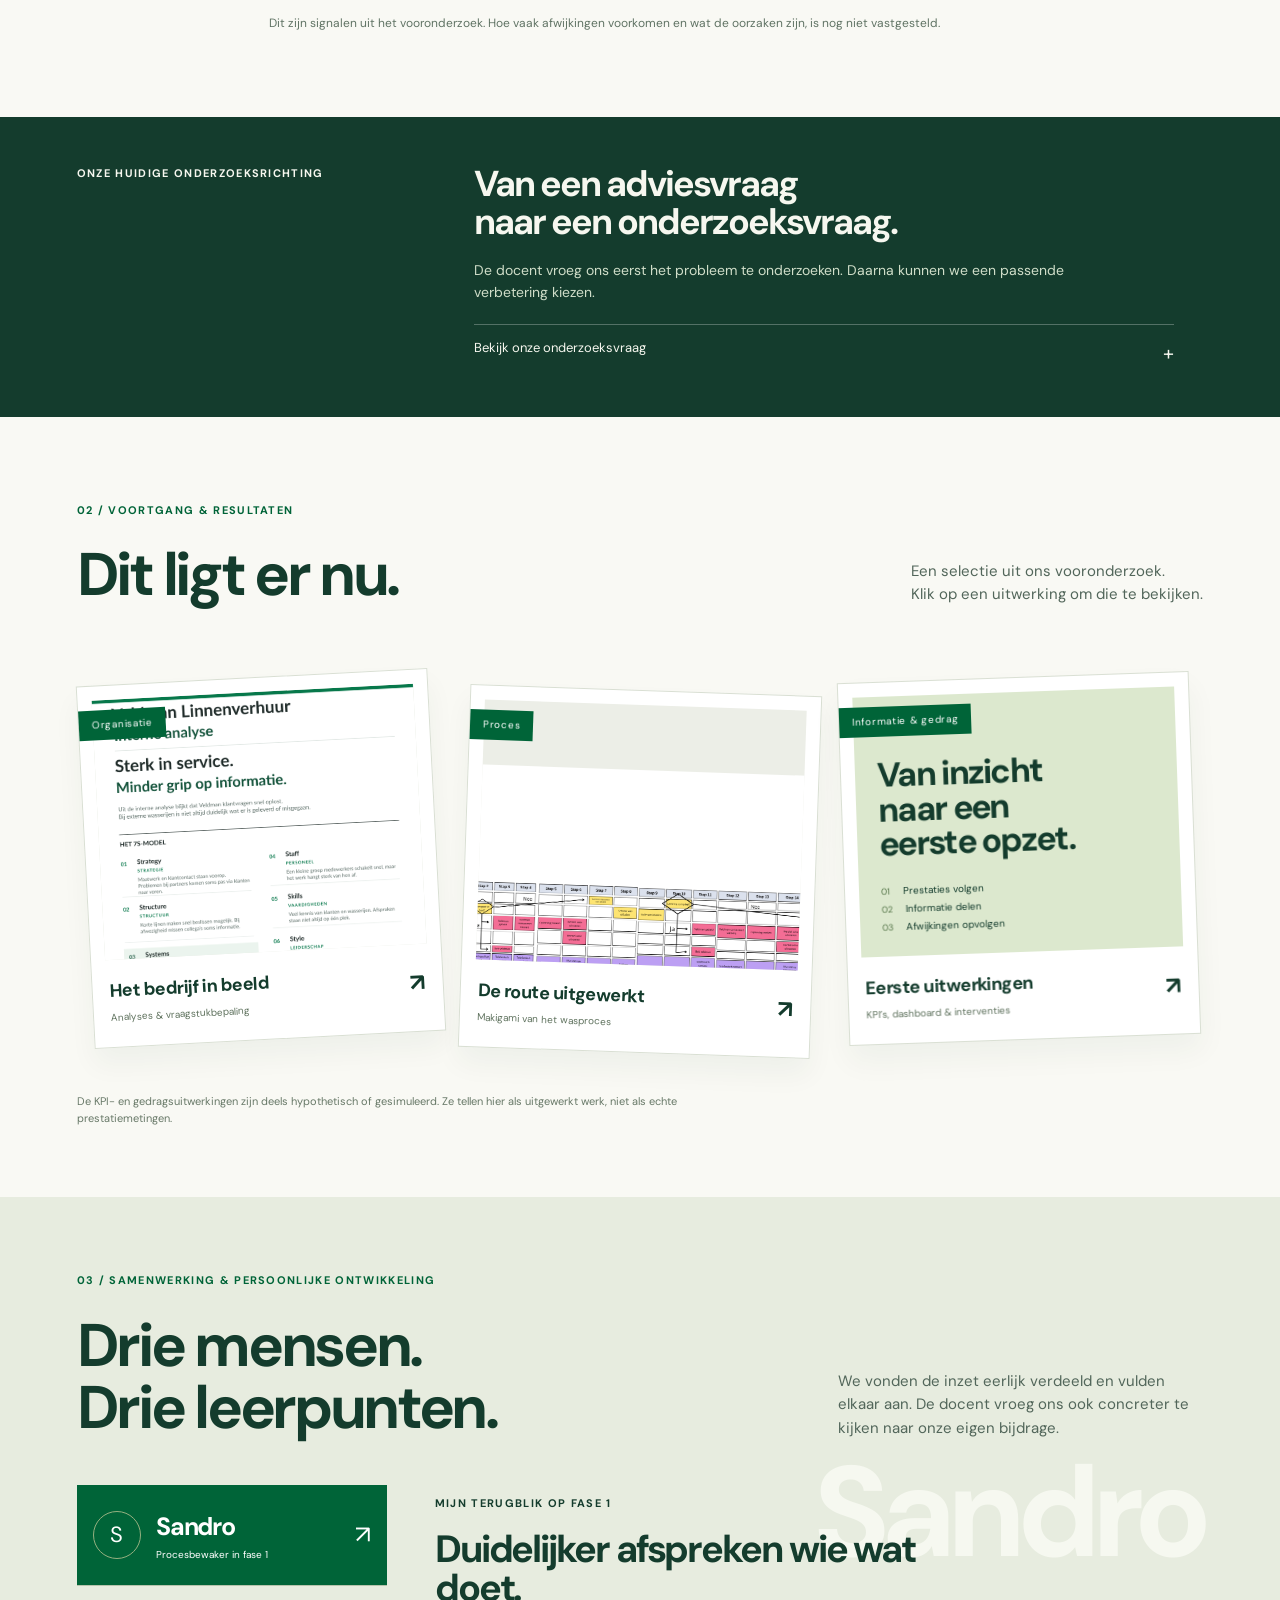
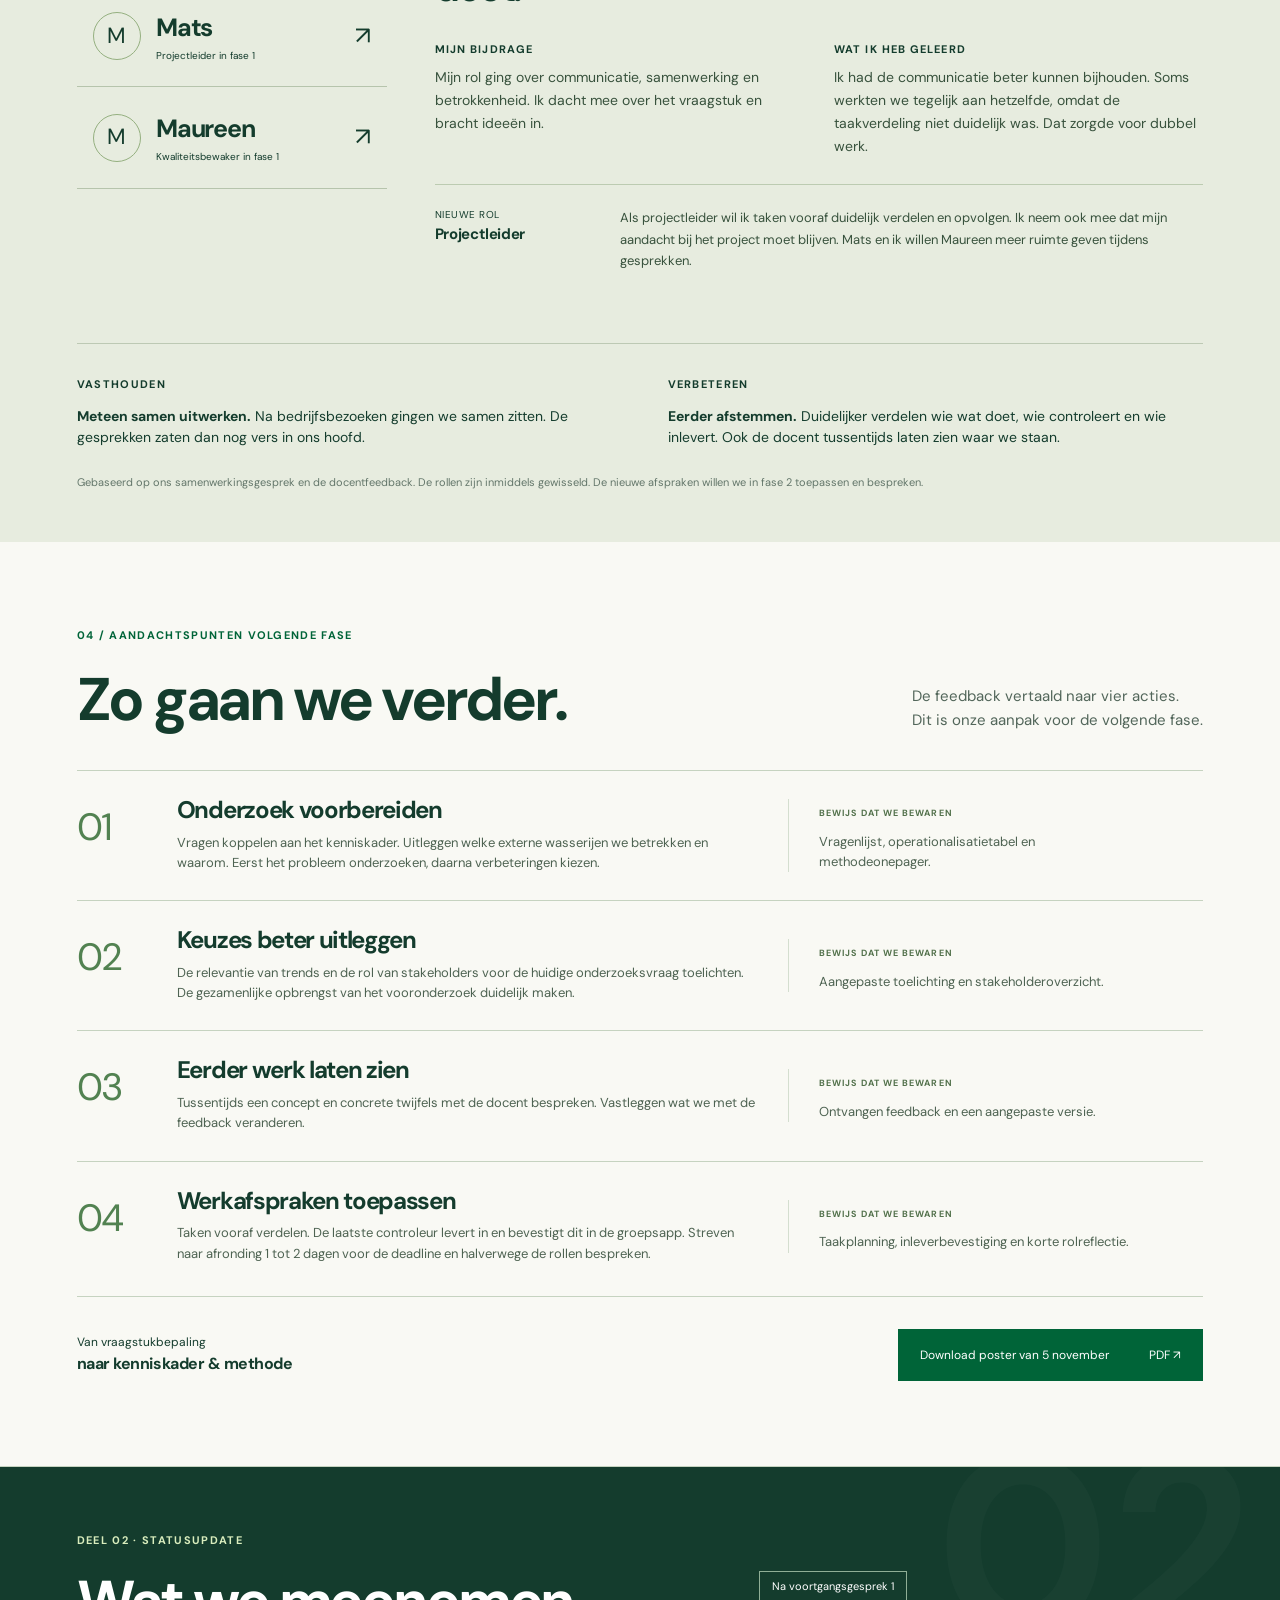
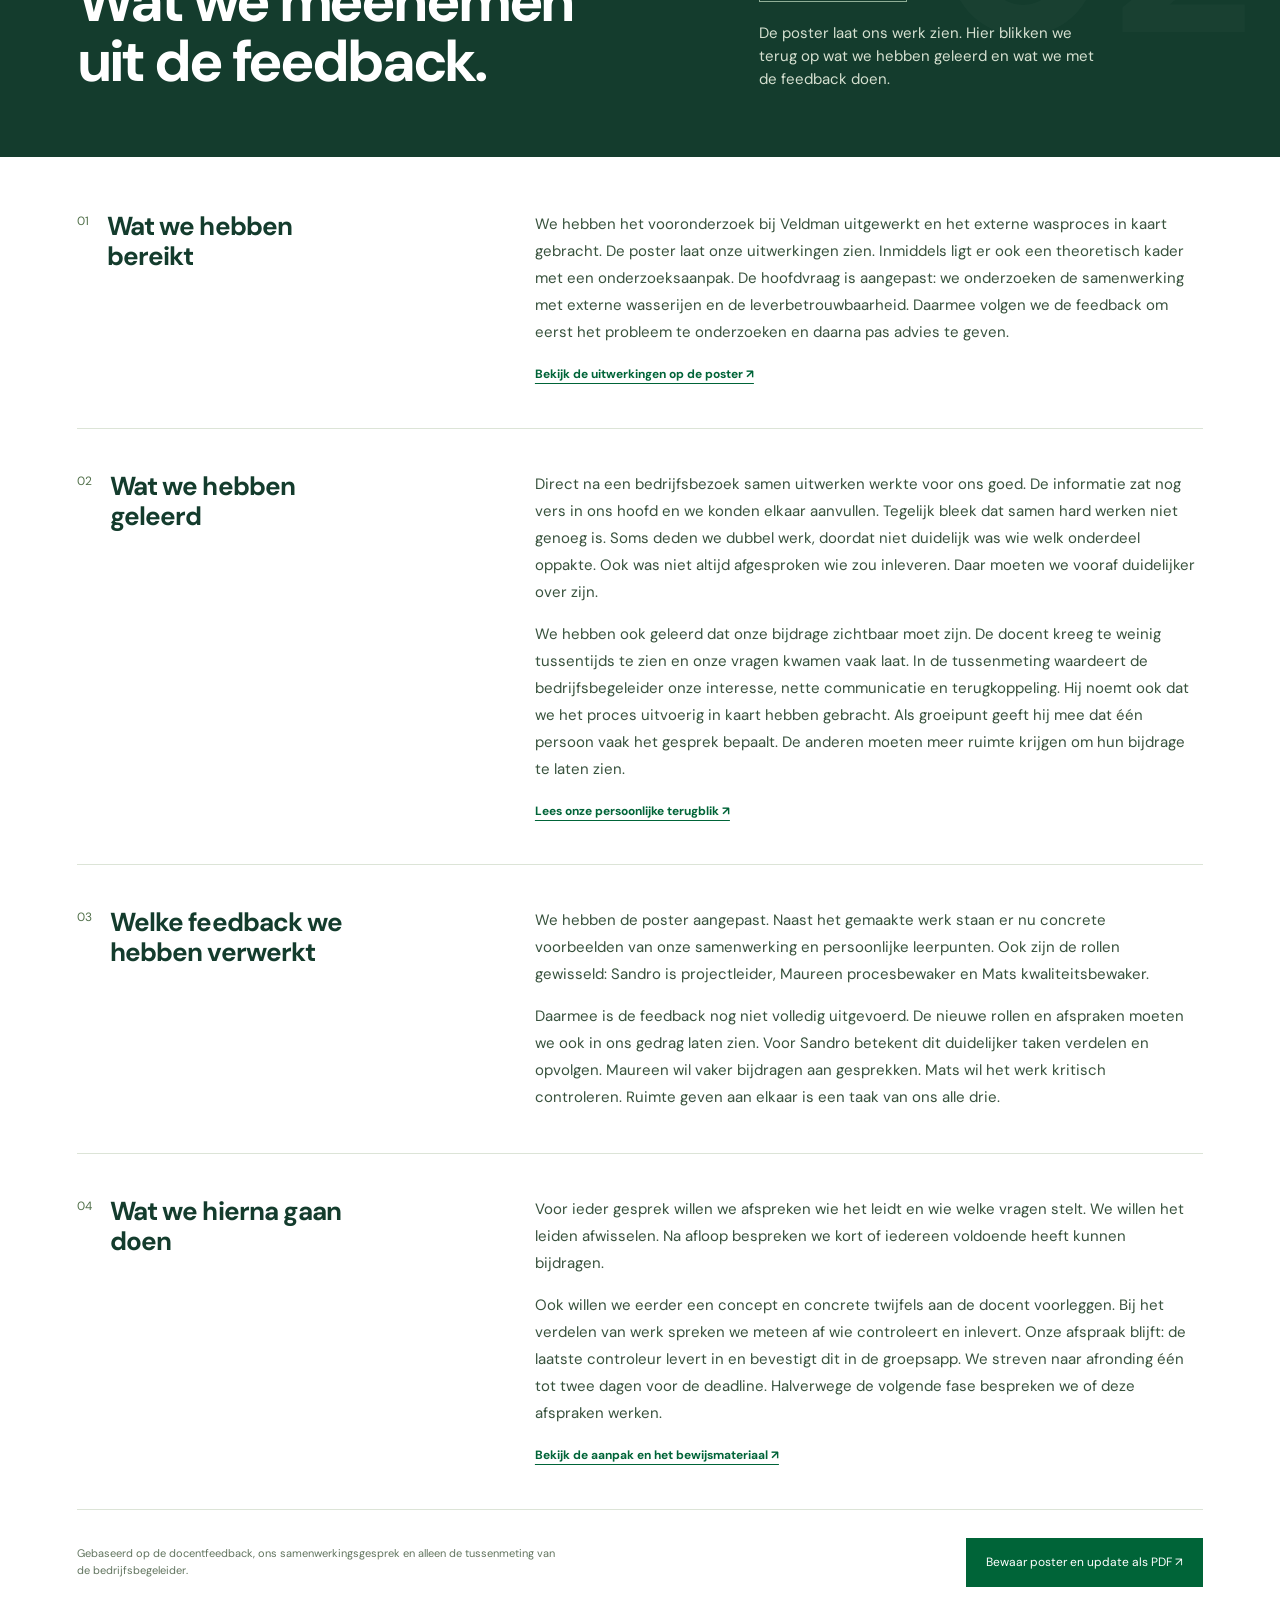
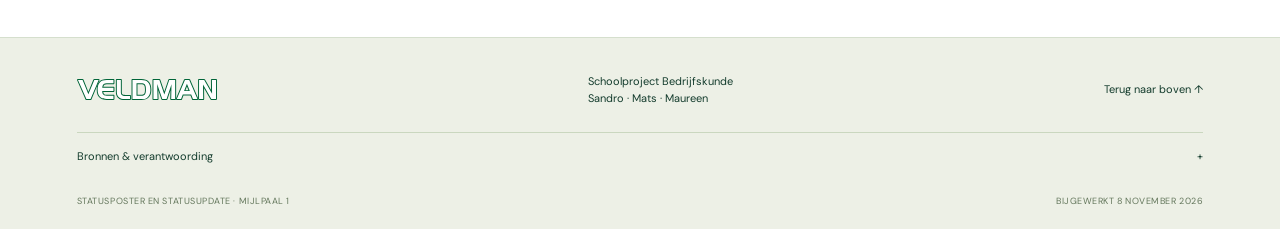
==== commit 06b389a8: "Voeg statusupdate toe naast de interactieve poster Maak twee herkenbare onderdelen op één pagina. Ve" ====
--- a/index.html
+++ b/index.html
@@ -1,15 +1,18 @@
-<!doctype html><html lang="nl"><head><meta charset="utf-8"><meta name="viewport" content="width=device-width,initial-scale=1"><meta name="theme-color" content="#006438"><meta name="description" content="Statusposter mijlpaal 1. Ons vooronderzoek, onze samenwerking en de volgende stappen bij Veldman Linnenverhuur."><title>Veldman | Statusposter mijlpaal 1</title><link rel="icon" href="veldman.svg" type="image/svg+xml"><link rel="preload" href="dm-regular.ttf" as="font" type="font/ttf" crossorigin><link rel="preload" href="dm-bold.ttf" as="font" type="font/ttf" crossorigin><link rel="stylesheet" href="style.css"><script src="app.js" defer></script></head><body>
+<!doctype html><html lang="nl"><head><meta charset="utf-8"><meta name="viewport" content="width=device-width,initial-scale=1"><meta name="theme-color" content="#006438"><meta name="description" content="Statusposter en statusupdate van mijlpaal 1. Ons vooronderzoek, onze samenwerking en de verwerking van feedback bij Veldman Linnenverhuur."><title>Veldman | Statusposter en statusupdate</title><link rel="icon" href="veldman.svg" type="image/svg+xml"><link rel="preload" href="dm-regular.ttf" as="font" type="font/ttf" crossorigin><link rel="preload" href="dm-bold.ttf" as="font" type="font/ttf" crossorigin><link rel="stylesheet" href="style.css"><script src="app.js" defer></script></head><body>
 <a class="skip" href="#inhoud">Ga naar de inhoud</a>
-<header class="topbar"><a href="#start" aria-label="Veldman, naar boven"><img src="veldman.svg" width="156" height="26" alt="Veldman"></a><nav aria-label="Posterdelen"><a href="#verkenning">Verkenning</a><a href="#werk">Ons werk</a><a href="#team">Ons team</a><a href="#vervolg">Vervolg</a></nav><span class="edition">MIJLPAAL 01</span><div class="scroll-progress" aria-hidden="true"></div></header>
+<header class="topbar"><a href="#start" aria-label="Veldman, naar boven"><img src="veldman.svg" width="156" height="26" alt="Veldman"></a><nav aria-label="Poster en update"><a href="#verkenning">Statusposter</a><a href="#statusupdate">Statusupdate</a></nav><span class="edition">MIJLPAAL 01</span><div class="scroll-progress" aria-hidden="true"></div></header>
 <main id="inhoud">
-<section class="hero" id="start"><div class="hero-photo"><img src="linnen.webp" alt="Linnenverwerking bij Veldman" fetchpriority="high"></div><div class="hero-grid" aria-hidden="true"></div><div class="hero-inner"><div class="hero-top"><span class="eyebrow">Statusposter · Bedrijfskunde</span><span class="phase"><i></i> Vraagstukbepaling</span></div><h1>Grip op de<br><span>samenwerking.</span></h1><div class="hero-bottom"><p>Ons vooronderzoek bij Veldman Linnenverhuur.<br>Van het externe wasproces naar onze<br>eigen ontwikkeling als team.</p><a href="#verkenning" class="circle-link" aria-label="Bekijk de poster">↓</a></div><div class="hero-caption"><span>Sandro · Mats · Maureen</span><span>Bijgewerkt na voortgangsgesprek 1</span></div></div><span class="hero-number" aria-hidden="true">01</span></section>
-<div class="project-strip"><span><i class="dot"></i> Fase 1: vooronderzoek uitgewerkt</span><span>Nu: kenniskader en aanpak voorbereiden</span><a href="statusposter.pdf" download>Poster als PDF ↗</a></div>
-<section class="section exploration" id="verkenning"><div class="section-heading"><p class="eyebrow">01 / Proces & ontwikkeling</p><div><h2>Vier invalshoeken.<br>Eén vraagstuk.</h2><p>Iedere week keken we anders naar Veldman. Samen hielpen die inzichten ons om de onderzoeksrichting te kiezen.</p></div></div><div class="week-tabs" role="tablist" aria-label="Onderdompelweken"><button role="tab" id="week-tab-0" aria-controls="week-0" aria-selected="true" tabindex="0"><span class="step-index">01</span><strong>Strategie</strong><span>Het bedrijf en de omgeving</span><b aria-hidden="true">↗</b></button><button role="tab" id="week-tab-1" aria-controls="week-1" aria-selected="false" tabindex="-1"><span class="step-index">02</span><strong>Proces</strong><span>De route van het linnen</span><b aria-hidden="true">↗</b></button><button role="tab" id="week-tab-2" aria-controls="week-2" aria-selected="false" tabindex="-1"><span class="step-index">03</span><strong>Informatie</strong><span>Van gegevens naar overzicht</span><b aria-hidden="true">↗</b></button><button role="tab" id="week-tab-3" aria-controls="week-3" aria-selected="false" tabindex="-1"><span class="step-index">04</span><strong>Gedrag</strong><span>Melden, delen en opvolgen</span><b aria-hidden="true">↗</b></button></div><div class="week-panels"><article class="week-panel" id="week-0" role="tabpanel" tabindex="0" aria-labelledby="week-tab-0"><div><span class="eyebrow">Onderdompelweek 01</span><h3>Service begint bij weten wat er speelt.</h3><p class="source">B03 · Analyses en toelichting</p></div><div class="week-copy"><p><b>Gedaan.</b> We maakten een externe en interne analyse en brachten de betrokken partijen in beeld.</p><p><b>Inzicht.</b> In onze analyse staat persoonlijk klantcontact centraal. Bij externe leveringen heeft Veldman niet altijd direct zicht op wat er gebeurt.</p><p><b>Betekenis.</b> Daarom kijken we hoe afspraken en informatie de dienstverlening ondersteunen. De relevantie van de gekozen trends moeten we nog beter uitleggen.</p></div></article><article class="week-panel" id="week-1" role="tabpanel" tabindex="0" aria-labelledby="week-tab-1"><div><span class="eyebrow">Onderdompelweek 02</span><h3>Een levering gaat door veel handen.</h3><p class="source">B14 · OM-focussessie; B09 · Makigami</p></div><div class="week-copy"><p><b>Gedaan.</b> In een focussessie brachten we het externe wasproces in kaart. Dat werkten we uit in een Makigami, een overzicht van stappen en overdrachten.</p><p><b>Inzicht.</b> Medewerkers vertelden dat Veldman soms pas via de klant hoort dat een levering afwijkt. Daarna moet Veldman navragen wat er is gebeurd.</p><p><b>Betekenis.</b> We willen beter begrijpen wie welke informatie deelt en wanneer. Een klantmelding bewijst op zichzelf niet dat de wasserij een fout heeft gemaakt.</p></div></article><article class="week-panel" id="week-2" role="tabpanel" tabindex="0" aria-labelledby="week-tab-2"><div><span class="eyebrow">Onderdompelweek 03</span><h3>Gegevens zijn er. Het overzicht is beperkt.</h3><p class="source">B12 en B13 · IM-interviews; B26 · Eerste uitwerkingen</p></div><div class="week-copy"><p><b>Gedaan.</b> We spraken de administratie en het management. Ook verkenden we KPI’s, cijfers om prestaties te volgen, en een dashboardopzet.</p><p><b>Inzicht.</b> Pakbonnen en facturen helpen bij de administratie. Ze geven niet vanzelf een actueel overzicht van de levering aan de klant.</p><p><b>Betekenis.</b> We moeten eerst bepalen welke gegevens bruikbaar zijn. Een late pakbon is bijvoorbeeld niet automatisch een late levering.</p></div></article><article class="week-panel" id="week-3" role="tabpanel" tabindex="0" aria-labelledby="week-tab-3"><div><span class="eyebrow">Onderdompelweek 04</span><h3>Informatie moet ook bij de ander komen.</h3><p class="source">B10 en B11 · GIO-interviews; B06 en B07 · Voorstellen</p></div><div class="week-copy"><p><b>Gedaan.</b> We spraken medewerkers over klantvragen en overdracht. Daarna werkten we gewenst gedrag en mogelijke interventies uit.</p><p><b>Inzicht.</b> Christine beschrijft klantnotities op papier en in eigen Outlook-mappen. Collega’s kennen daardoor niet altijd de achtergrond van een vraag.</p><p><b>Betekenis.</b> We kijken ook naar het vastleggen en opvolgen van afspraken. De interventies zijn voorstellen. Hun effect is nog niet aangetoond.</p></div></article></div><div class="synthesis"><span class="eyebrow">Wat samenkomt</span><p>Het vooronderzoek wijst op een vraag over <strong>afspraken, informatie en gedrag.</strong> We willen begrijpen hoe deze samenhangen met het nakomen van leveringsafspraken.</p><small>Dit zijn signalen uit het vooronderzoek. Hoe vaak afwijkingen voorkomen en wat de oorzaken zijn, is nog niet vastgesteld.</small></div></section>
-<section class="question-band"><span class="eyebrow">Onze huidige onderzoeksrichting</span><div><h2>Van een adviesvraag<br>naar een onderzoeksvraag.</h2><p>De docent vroeg ons eerst het probleem te onderzoeken. Daarna kunnen we een passende verbetering kiezen.</p><details><summary>Bekijk onze conceptonderzoeksvraag <span>+</span></summary><p>Op welke manier hangt de samenwerking tussen Veldman Linnenverhuur en externe wasserijen samen met de nakoming van afspraken over aantallen, planning en levering?</p><small>Uit het huidige groepsconcept. Definitieve goedkeuring is nog niet bevestigd.</small></details></div></section>
+<section class="hero" id="start"><div class="hero-photo"><img src="linnen.webp" alt="Linnenverwerking bij Veldman" fetchpriority="high"></div><div class="hero-grid" aria-hidden="true"></div><div class="hero-inner"><div class="hero-top"><span class="eyebrow">Statusposter en statusupdate · Mijlpaal 1</span><span class="phase"><i></i> Vraagstukbepaling</span></div><h1>Grip op de<br><span>samenwerking.</span></h1><div class="hero-bottom"><p>Ons vooronderzoek bij Veldman Linnenverhuur.<br>Van het externe wasproces naar onze<br>eigen ontwikkeling als team.</p><a href="#verkenning" class="circle-link" aria-label="Bekijk de poster">↓</a></div><div class="part-links" aria-label="Kies een onderdeel"><a href="#verkenning"><span>01</span> Bekijk de statusposter <b aria-hidden="true">↓</b></a><a href="#statusupdate"><span>02</span> Lees de statusupdate <b aria-hidden="true">↓</b></a></div><div class="hero-caption"><span>Sandro · Mats · Maureen</span><span>Bijgewerkt na voortgangsgesprek 1</span></div></div><span class="hero-number" aria-hidden="true">01</span></section>
+<div class="project-strip"><span><i class="dot"></i> Fase 1: vooronderzoek uitgewerkt</span><span>Kenniskader en onderzoeksaanpak uitgewerkt</span><a href="statusposter.pdf" download>Poster als PDF (5 nov.) ↗</a></div>
+<section class="section exploration" id="verkenning"><div class="section-heading"><p class="eyebrow">Deel 01 · Statusposter / Proces & ontwikkeling</p><div><h2>Vier invalshoeken.<br>Eén vraagstuk.</h2><p>Iedere week keken we anders naar Veldman. Samen hielpen die inzichten ons om de onderzoeksrichting te kiezen.</p></div></div><div class="week-tabs" role="tablist" aria-label="Onderdompelweken"><button role="tab" id="week-tab-0" aria-controls="week-0" aria-selected="true" tabindex="0"><span class="step-index">01</span><strong>Strategie</strong><span>Het bedrijf en de omgeving</span><b aria-hidden="true">↗</b></button><button role="tab" id="week-tab-1" aria-controls="week-1" aria-selected="false" tabindex="-1"><span class="step-index">02</span><strong>Proces</strong><span>De route van het linnen</span><b aria-hidden="true">↗</b></button><button role="tab" id="week-tab-2" aria-controls="week-2" aria-selected="false" tabindex="-1"><span class="step-index">03</span><strong>Informatie</strong><span>Van gegevens naar overzicht</span><b aria-hidden="true">↗</b></button><button role="tab" id="week-tab-3" aria-controls="week-3" aria-selected="false" tabindex="-1"><span class="step-index">04</span><strong>Gedrag</strong><span>Melden, delen en opvolgen</span><b aria-hidden="true">↗</b></button></div><div class="week-panels"><article class="week-panel" id="week-0" role="tabpanel" tabindex="0" aria-labelledby="week-tab-0"><div><span class="eyebrow">Onderdompelweek 01</span><h3>Service begint bij weten wat er speelt.</h3><p class="source">B03 · Analyses en toelichting</p></div><div class="week-copy"><p><b>Gedaan.</b> We maakten een externe en interne analyse en brachten de betrokken partijen in beeld.</p><p><b>Inzicht.</b> In onze analyse staat persoonlijk klantcontact centraal. Bij externe leveringen heeft Veldman niet altijd direct zicht op wat er gebeurt.</p><p><b>Betekenis.</b> Daarom kijken we hoe afspraken en informatie de dienstverlening ondersteunen. De relevantie van de gekozen trends moeten we nog beter uitleggen.</p></div></article><article class="week-panel" id="week-1" role="tabpanel" tabindex="0" aria-labelledby="week-tab-1"><div><span class="eyebrow">Onderdompelweek 02</span><h3>Een levering gaat door veel handen.</h3><p class="source">B14 · OM-focussessie; B09 · Makigami</p></div><div class="week-copy"><p><b>Gedaan.</b> In een focussessie brachten we het externe wasproces in kaart. Dat werkten we uit in een Makigami, een overzicht van stappen en overdrachten.</p><p><b>Inzicht.</b> Medewerkers vertelden dat Veldman soms pas via de klant hoort dat een levering afwijkt. Daarna moet Veldman navragen wat er is gebeurd.</p><p><b>Betekenis.</b> We willen beter begrijpen wie welke informatie deelt en wanneer. Een klantmelding bewijst op zichzelf niet dat de wasserij een fout heeft gemaakt.</p></div></article><article class="week-panel" id="week-2" role="tabpanel" tabindex="0" aria-labelledby="week-tab-2"><div><span class="eyebrow">Onderdompelweek 03</span><h3>Gegevens zijn er. Het overzicht is beperkt.</h3><p class="source">B12 en B13 · IM-interviews; B26 · Eerste uitwerkingen</p></div><div class="week-copy"><p><b>Gedaan.</b> We spraken de administratie en het management. Ook verkenden we KPI’s, cijfers om prestaties te volgen, en een dashboardopzet.</p><p><b>Inzicht.</b> Pakbonnen en facturen helpen bij de administratie. Ze geven niet vanzelf een actueel overzicht van de levering aan de klant.</p><p><b>Betekenis.</b> We moeten eerst bepalen welke gegevens bruikbaar zijn. Een late pakbon is bijvoorbeeld niet automatisch een late levering.</p></div></article><article class="week-panel" id="week-3" role="tabpanel" tabindex="0" aria-labelledby="week-tab-3"><div><span class="eyebrow">Onderdompelweek 04</span><h3>Informatie moet ook bij de ander komen.</h3><p class="source">B10 en B11 · GIO-interviews; B06 en B07 · Voorstellen</p></div><div class="week-copy"><p><b>Gedaan.</b> We spraken medewerkers over klantvragen en overdracht. Daarna werkten we gewenst gedrag en mogelijke interventies uit.</p><p><b>Inzicht.</b> Christine beschrijft klantnotities op papier en in eigen Outlook-mappen. Collega’s kennen daardoor niet altijd de achtergrond van een vraag.</p><p><b>Betekenis.</b> We kijken ook naar het vastleggen en opvolgen van afspraken. De interventies zijn voorstellen. Hun effect is nog niet aangetoond.</p></div></article></div><div class="synthesis"><span class="eyebrow">Wat samenkomt</span><p>Het vooronderzoek wijst op een vraag over <strong>afspraken, informatie en gedrag.</strong> We willen begrijpen hoe deze samenhangen met het nakomen van leveringsafspraken.</p><small>Dit zijn signalen uit het vooronderzoek. Hoe vaak afwijkingen voorkomen en wat de oorzaken zijn, is nog niet vastgesteld.</small></div></section>
+<section class="question-band"><span class="eyebrow">Onze huidige onderzoeksrichting</span><div><h2>Van een adviesvraag<br>naar een onderzoeksvraag.</h2><p>De docent vroeg ons eerst het probleem te onderzoeken. Daarna kunnen we een passende verbetering kiezen.</p><details><summary>Bekijk onze onderzoeksvraag <span>+</span></summary><p>In hoeverre heeft de samenwerking tussen Veldman Linnenverhuur en externe wasserijen invloed op de leverbetrouwbaarheid bij de levering van linnengoed aan klanten?</p><small>Uit het actuele groepsdocument van 5 november 2026 (B32). De vraag onderzoekt een mogelijk verband. Er is nog geen oorzakelijk verband aangetoond.</small></details></div></section>
 <section class="section work-section" id="werk"><div class="section-heading"><p class="eyebrow">02 / Voortgang & resultaten</p><div><h2>Dit ligt er nu.</h2><p>Een selectie uit ons vooronderzoek.<br>Klik op een uitwerking om die te bekijken.</p></div></div><div class="work-gallery"><button class="work-card paper-one" data-dialog="analyse"><span class="work-tag">Organisatie</span><div class="paper-preview"><img src="interne-analyse.png" alt="Voorbeeld van onze interne analyse" loading="lazy"></div><span class="work-caption"><strong>Het bedrijf in beeld</strong><span>Analyses & vraagstukbepaling</span><b>↗</b></span></button><button class="work-card paper-two" data-dialog="proces"><span class="work-tag">Proces</span><div class="paper-preview makigami-preview"><img src="makigami.png" alt="Voorbeeld van onze Makigami" loading="lazy"></div><span class="work-caption"><strong>De route uitgewerkt</strong><span>Makigami van het wasproces</span><b>↗</b></span></button><button class="work-card paper-three" data-dialog="voorstellen"><span class="work-tag">Informatie & gedrag</span><div class="type-preview"><span>Van inzicht<br>naar een<br>eerste opzet.</span><div><i>01</i> Prestaties volgen<br><i>02</i> Informatie delen<br><i>03</i> Afwijkingen opvolgen</div></div><span class="work-caption"><strong>Eerste uitwerkingen</strong><span>KPI’s, dashboard & interventies</span><b>↗</b></span></button></div><p class="work-note">De KPI- en gedragsuitwerkingen zijn deels hypothetisch of gesimuleerd. Ze tellen hier als uitgewerkt werk, niet als echte prestatiemetingen.</p></section>
 <section class="team-section" id="team"><div class="section-heading"><p class="eyebrow">03 / Samenwerking & persoonlijke ontwikkeling</p><div><h2>Drie mensen.<br>Drie leerpunten.</h2><p>We vonden de inzet eerlijk verdeeld en vulden elkaar aan. De docent vroeg ons ook concreter te kijken naar onze eigen bijdrage.</p></div></div><div class="team-layout"><div class="people-tabs" role="tablist" aria-label="Kies een teamlid" aria-orientation="vertical"><button role="tab" id="person-tab-0" aria-controls="person-0" aria-selected="true" tabindex="0"><span class="initial">S</span><span><strong>Sandro</strong><small>Procesbewaker in fase 1</small></span><span class="person-arrow" aria-hidden="true">↗</span></button><button role="tab" id="person-tab-1" aria-controls="person-1" aria-selected="false" tabindex="-1"><span class="initial">M</span><span><strong>Mats</strong><small>Projectleider in fase 1</small></span><span class="person-arrow" aria-hidden="true">↗</span></button><button role="tab" id="person-tab-2" aria-controls="person-2" aria-selected="false" tabindex="-1"><span class="initial">M</span><span><strong>Maureen</strong><small>Kwaliteitsbewaker in fase 1</small></span><span class="person-arrow" aria-hidden="true">↗</span></button></div><div class="person-panels"><article class="person-panel" id="person-0" role="tabpanel" tabindex="0" aria-labelledby="person-tab-0"><span class="panel-name">Sandro</span><span class="eyebrow">Mijn terugblik op fase 1</span><h3>Duidelijker afspreken wie wat doet.</h3><div class="reflection-columns"><div><h4>Mijn bijdrage</h4><p>Mijn rol ging over communicatie, samenwerking en betrokkenheid. Ik dacht mee over het vraagstuk en bracht ideeën in.</p></div><div><h4>Wat ik heb geleerd</h4><p>Ik had de communicatie beter kunnen bijhouden. Soms werkten we tegelijk aan hetzelfde, omdat de taakverdeling niet duidelijk was. Dat zorgde voor dubbel werk.</p></div></div><div class="new-role"><span>Nieuwe rol<br><strong>Projectleider</strong></span><p>Als projectleider wil ik taken vooraf duidelijk verdelen en opvolgen. Ik neem ook mee dat mijn aandacht bij het project moet blijven. Mats en ik willen Maureen meer ruimte geven tijdens gesprekken.</p></div></article><article class="person-panel" id="person-1" role="tabpanel" tabindex="0" aria-labelledby="person-tab-1"><span class="panel-name">Mats</span><span class="eyebrow">Mijn terugblik op fase 1</span><h3>Ook het laatste stukje moet geregeld zijn.</h3><div class="reflection-columns"><div><h4>Mijn bijdrage</h4><p>Ik hield de planning bij en regelde momenten voor bezoeken en interviews. Direct na een bezoek samen uitwerken werkte goed: de informatie zat nog vers in ons hoofd.</p></div><div><h4>Wat ik heb geleerd</h4><p>Het was niet altijd duidelijk wie het werk zou inleveren. Daardoor ontstond rond deadlines onduidelijkheid, terwijl we wel aan het werk hadden bijgedragen.</p></div></div><div class="new-role"><span>Nieuwe rol<br><strong>Kwaliteitsbewaker</strong></span><p>Ik neem mee dat we ook de controle en het inleveren vooraf moeten verdelen. In mijn nieuwe rol wil ik het werk kritisch blijven bekijken. Samen met Sandro wil ik ruimte geven aan Maureen.</p></div></article><article class="person-panel" id="person-2" role="tabpanel" tabindex="0" aria-labelledby="person-tab-2"><span class="panel-name">Maureen</span><span class="eyebrow">Mijn terugblik op fase 1</span><h3>Mijn aandacht beter verdelen.</h3><div class="reflection-columns"><div><h4>Mijn bijdrage</h4><p>Ik las de stukken na, verbeterde teksten en gaf aan wat extra gecontroleerd moest worden. Mijn kritische blik werd door de groep gewaardeerd.</p></div><div><h4>Wat ik heb geleerd</h4><p>Als ik veel teksten achter elkaar controleerde, nam mijn aandacht af. De laatste stukken kregen daardoor minder aandacht dan de eerste.</p></div></div><div class="new-role"><span>Nieuwe rol<br><strong>Procesbewaker</strong></span><p>Ik wil controles beter spreiden en vaker bijdragen tijdens gesprekken. Als procesbewaker ga ik de samenwerking volgen. Mats en Sandro nemen mee dat zij mij ook ruimte moeten geven.</p></div></article></div></div><div class="team-bottom"><div><span class="eyebrow">Vasthouden</span><p><strong>Meteen samen uitwerken.</strong> Na bedrijfsbezoeken gingen we samen zitten. De gesprekken zaten dan nog vers in ons hoofd.</p></div><div><span class="eyebrow">Verbeteren</span><p><strong>Eerder afstemmen.</strong> Duidelijker verdelen wie wat doet, wie controleert en wie inlevert. Ook de docent tussentijds laten zien waar we staan.</p></div></div><p class="source">Gebaseerd op ons samenwerkingsgesprek en de docentfeedback. De rollen zijn inmiddels gewisseld. De nieuwe afspraken willen we in fase 2 toepassen en bespreken.</p></section>
-<section class="section next-section" id="vervolg"><div class="section-heading"><p class="eyebrow">04 / Aandachtspunten volgende fase</p><div><h2>Zo gaan we verder.</h2><p>De feedback vertaald naar vier acties.<br>Dit is onze aanpak voor de volgende fase.</p></div></div><div class="actions"><article class="action"><span class="action-nr">01</span><div><h3>Onderzoek voorbereiden</h3><p>Vragen koppelen aan het kenniskader. Uitleggen welke externe wasserijen we betrekken en waarom. Eerst het probleem onderzoeken, daarna verbeteringen kiezen.</p></div><div class="evidence"><span class="eyebrow">Bewijs dat we bewaren</span><p>Vragenlijst, operationalisatietabel en methodeonepager.</p></div></article><article class="action"><span class="action-nr">02</span><div><h3>Keuzes beter uitleggen</h3><p>De relevantie van trends en de rol van stakeholders voor de huidige onderzoeksvraag toelichten. De gezamenlijke opbrengst van het vooronderzoek duidelijk maken.</p></div><div class="evidence"><span class="eyebrow">Bewijs dat we bewaren</span><p>Aangepaste toelichting en stakeholderoverzicht.</p></div></article><article class="action"><span class="action-nr">03</span><div><h3>Eerder werk laten zien</h3><p>Tussentijds een concept en concrete twijfels met de docent bespreken. Vastleggen wat we met de feedback veranderen.</p></div><div class="evidence"><span class="eyebrow">Bewijs dat we bewaren</span><p>Ontvangen feedback en een aangepaste versie.</p></div></article><article class="action"><span class="action-nr">04</span><div><h3>Werkafspraken toepassen</h3><p>Taken vooraf verdelen. De laatste controleur levert in en bevestigt dit in de groepsapp. Streven naar afronding 1 tot 2 dagen voor de deadline en halverwege de rollen bespreken.</p></div><div class="evidence"><span class="eyebrow">Bewijs dat we bewaren</span><p>Taakplanning, inleverbevestiging en korte rolreflectie.</p></div></article></div><div class="next-footer"><span>Van vraagstukbepaling<br><strong>naar kenniskader & methode</strong></span><a href="statusposter.pdf" download class="download">Download de volledige poster <span>PDF ↗</span></a></div></section>
+<section class="section next-section" id="vervolg"><div class="section-heading"><p class="eyebrow">04 / Aandachtspunten volgende fase</p><div><h2>Zo gaan we verder.</h2><p>De feedback vertaald naar vier acties.<br>Dit is onze aanpak voor de volgende fase.</p></div></div><div class="actions"><article class="action"><span class="action-nr">01</span><div><h3>Onderzoek voorbereiden</h3><p>Vragen koppelen aan het kenniskader. Uitleggen welke externe wasserijen we betrekken en waarom. Eerst het probleem onderzoeken, daarna verbeteringen kiezen.</p></div><div class="evidence"><span class="eyebrow">Bewijs dat we bewaren</span><p>Vragenlijst, operationalisatietabel en methodeonepager.</p></div></article><article class="action"><span class="action-nr">02</span><div><h3>Keuzes beter uitleggen</h3><p>De relevantie van trends en de rol van stakeholders voor de huidige onderzoeksvraag toelichten. De gezamenlijke opbrengst van het vooronderzoek duidelijk maken.</p></div><div class="evidence"><span class="eyebrow">Bewijs dat we bewaren</span><p>Aangepaste toelichting en stakeholderoverzicht.</p></div></article><article class="action"><span class="action-nr">03</span><div><h3>Eerder werk laten zien</h3><p>Tussentijds een concept en concrete twijfels met de docent bespreken. Vastleggen wat we met de feedback veranderen.</p></div><div class="evidence"><span class="eyebrow">Bewijs dat we bewaren</span><p>Ontvangen feedback en een aangepaste versie.</p></div></article><article class="action"><span class="action-nr">04</span><div><h3>Werkafspraken toepassen</h3><p>Taken vooraf verdelen. De laatste controleur levert in en bevestigt dit in de groepsapp. Streven naar afronding 1 tot 2 dagen voor de deadline en halverwege de rollen bespreken.</p></div><div class="evidence"><span class="eyebrow">Bewijs dat we bewaren</span><p>Taakplanning, inleverbevestiging en korte rolreflectie.</p></div></article></div><div class="next-footer"><span>Van vraagstukbepaling<br><strong>naar kenniskader & methode</strong></span><a href="statusposter.pdf" download class="download">Download poster van 5 november <span>PDF ↗</span></a></div></section>
+<section class="status-update" id="statusupdate" aria-labelledby="update-title">
+<div class="update-heading"><div><p class="eyebrow">Deel 02 · Statusupdate</p><h2 id="update-title">Wat we meenemen<br>uit de feedback.</h2></div><div class="update-intro"><span class="update-stamp">Na voortgangsgesprek 1</span><p>De poster laat ons werk zien. Hier blikken we terug op wat we hebben geleerd en wat we met de feedback doen.</p></div></div>
+<div class="update-body"><article class="update-row"><div class="update-row-title"><span class="update-index">01</span><h3>Wat we hebben bereikt</h3></div><div class="update-copy"><p>We hebben het vooronderzoek bij Veldman uitgewerkt en het externe wasproces in kaart gebracht. De poster laat onze uitwerkingen zien. Inmiddels ligt er ook een theoretisch kader met een onderzoeksaanpak. De hoofdvraag is aangepast: we onderzoeken de samenwerking met externe wasserijen en de leverbetrouwbaarheid. Daarmee volgen we de feedback om eerst het probleem te onderzoeken en daarna pas advies te geven.</p><a class="update-reference" href="#werk">Bekijk de uitwerkingen op de poster ↗</a></div></article><article class="update-row"><div class="update-row-title"><span class="update-index">02</span><h3>Wat we hebben geleerd</h3></div><div class="update-copy"><p>Direct na een bedrijfsbezoek samen uitwerken werkte voor ons goed. De informatie zat nog vers in ons hoofd en we konden elkaar aanvullen. Tegelijk bleek dat samen hard werken niet genoeg is. Soms deden we dubbel werk, doordat niet duidelijk was wie welk onderdeel oppakte. Ook was niet altijd afgesproken wie zou inleveren. Daar moeten we vooraf duidelijker over zijn.</p><p>We hebben ook geleerd dat onze bijdrage zichtbaar moet zijn. De docent kreeg te weinig tussentijds te zien en onze vragen kwamen vaak laat. In de tussenmeting waardeert de bedrijfsbegeleider onze interesse, nette communicatie en terugkoppeling. Hij noemt ook dat we het proces uitvoerig in kaart hebben gebracht. Als groeipunt geeft hij mee dat één persoon vaak het gesprek bepaalt. De anderen moeten meer ruimte krijgen om hun bijdrage te laten zien.</p><a class="update-reference" href="#team">Lees onze persoonlijke terugblik ↗</a></div></article><article class="update-row"><div class="update-row-title"><span class="update-index">03</span><h3>Welke feedback we hebben verwerkt</h3></div><div class="update-copy"><p>We hebben de poster aangepast. Naast het gemaakte werk staan er nu concrete voorbeelden van onze samenwerking en persoonlijke leerpunten. Ook zijn de rollen gewisseld: Sandro is projectleider, Maureen procesbewaker en Mats kwaliteitsbewaker.</p><p>Daarmee is de feedback nog niet volledig uitgevoerd. De nieuwe rollen en afspraken moeten we ook in ons gedrag laten zien. Voor Sandro betekent dit duidelijker taken verdelen en opvolgen. Maureen wil vaker bijdragen aan gesprekken. Mats wil het werk kritisch controleren. Ruimte geven aan elkaar is een taak van ons alle drie.</p></div></article><article class="update-row"><div class="update-row-title"><span class="update-index">04</span><h3>Wat we hierna gaan doen</h3></div><div class="update-copy"><p>Voor ieder gesprek willen we afspreken wie het leidt en wie welke vragen stelt. We willen het leiden afwisselen. Na afloop bespreken we kort of iedereen voldoende heeft kunnen bijdragen.</p><p>Ook willen we eerder een concept en concrete twijfels aan de docent voorleggen. Bij het verdelen van werk spreken we meteen af wie controleert en inlevert. Onze afspraak blijft: de laatste controleur levert in en bevestigt dit in de groepsapp. We streven naar afronding één tot twee dagen voor de deadline. Halverwege de volgende fase bespreken we of deze afspraken werken.</p><a class="update-reference" href="#vervolg">Bekijk de aanpak en het bewijsmateriaal ↗</a></div></article><div class="update-end"><p>Gebaseerd op de docentfeedback, ons samenwerkingsgesprek en alleen de tussenmeting van de bedrijfsbegeleider.</p><button type="button" class="print-page">Bewaar poster en update als PDF ↗</button></div></div></section>
 </main>
-<footer><div class="footer-main"><img src="veldman.svg" width="140" alt="Veldman"><p>Schoolproject Bedrijfskunde<br>Sandro · Mats · Maureen</p><a href="#start">Terug naar boven ↑</a></div><details class="sources"><summary>Bronnen & verantwoording <span>+</span></summary><div><p><strong>School en feedback.</strong> Studentenhandleiding, PDF-pagina 10 en 12 (B01). Feedbackgesprek mijlpaal 1 (B15), met name 2:43 tot 9:10. Oorspronkelijke poster (B26) en samenwerkingsgesprek (B27). De nieuwe rollen zijn bevestigd door de groep.</p><p><strong>Onderzoek.</strong> Analyses en toelichting (B03), procesmodel (B09), OM-, IM- en GIO-gesprekken (B10 tot en met B14), eerste gedragsuitwerkingen (B06 en B07). De conceptvraag volgt het huidige groepsdocument (B28). De gesprekken geven vooral het perspectief van Veldman.</p><p><strong>Beeld en uitwerking.</strong> Logo, groen en linnenfoto: <a href="https://www.veldmanlinnenverhuur.nl/" target="_blank" rel="noopener">Veldman Linnenverhuur</a>. Lettertype: DM Sans. Dit is een studentenproject, geen officiële Veldman-website. AI is gebruikt voor het ordenen en formuleren van de tekst en het bouwen van deze poster, op basis van het aangeleverde materiaal.</p></div></details><div class="footer-small"><span>Statusposter · Mijlpaal 1</span><span>Bijgewerkt 5 november 2026</span></div></footer>
+<footer><div class="footer-main"><img src="veldman.svg" width="140" alt="Veldman"><p>Schoolproject Bedrijfskunde<br>Sandro · Mats · Maureen</p><a href="#start">Terug naar boven ↑</a></div><details class="sources"><summary>Bronnen & verantwoording <span>+</span></summary><div><p><strong>School en feedback.</strong> Studentenhandleiding, PDF-pagina 10 en 12 (B01). Feedbackgesprek mijlpaal 1 (B15), met name 2:43 tot 9:10. Oorspronkelijke poster (B26) en samenwerkingsgesprek (B27). De nieuwe rollen zijn bevestigd door de groep. Voor de statusupdate is ook de ingevulde tussenmeting van de bedrijfsbegeleider gebruikt (B33). De eindmeting is niet gebruikt.</p><p><strong>Onderzoek.</strong> Analyses en toelichting (B03), procesmodel (B09), OM-, IM- en GIO-gesprekken (B10 tot en met B14), eerste gedragsuitwerkingen (B06 en B07). De onderzoeksvraag volgt het actuele groepsdocument (B32). De gesprekken geven vooral het perspectief van Veldman.</p><p><strong>Beeld en uitwerking.</strong> Logo, groen en linnenfoto: <a href="https://www.veldmanlinnenverhuur.nl/" target="_blank" rel="noopener">Veldman Linnenverhuur</a>. Lettertype: DM Sans. Dit is een studentenproject, geen officiële Veldman-website. AI is gebruikt voor het ordenen en formuleren van de tekst en het bouwen van deze poster, op basis van het aangeleverde materiaal.</p></div></details><div class="footer-small"><span>Statusposter en statusupdate · Mijlpaal 1</span><span>Bijgewerkt 8 november 2026</span></div></footer>
 <dialog id="work-dialog" aria-labelledby="dialog-title"><div class="dialog-head"><h2 id="dialog-title"></h2><button class="close" aria-label="Sluiten">×</button></div><div id="dialog-body"></div></dialog>
 </body></html>
--- a/style.css
+++ b/style.css
@@ -4,3 +4,8 @@
 @media(max-width:720px){html{scroll-padding-top:65px}.topbar{height:65px;padding-inline:6%}.topbar img{width:124px}.topbar nav{gap:16px}.topbar nav a{font-size:10px}.topbar nav a:nth-child(2){display:none}.edition{display:none}.hero{min-height:570px}.hero-inner{padding-top:24px}.hero-top{align-items:start;gap:15px}.hero-top .eyebrow{font-size:9px}.phase{font-size:9px;padding:4px 7px;white-space:nowrap}.hero-photo{inset:0 0 0 0;opacity:.55}.hero-photo img{object-position:60% center}.hero-photo:after{background:linear-gradient(90deg,#004e2ee0,#004e2e33),linear-gradient(0deg,#004e2e,transparent)}.hero h1{font-size:clamp(44px,10.6vw,76px);margin-top:105px;line-height:1.04}.hero-bottom{margin-top:25px;gap:15px;justify-content:space-between}.hero-bottom p{font-size:13px}.circle-link{width:40px;height:40px;flex-shrink:0}.hero-caption{flex-direction:column;gap:4px;margin-top:48px;font-size:10px}.hero-number{font-size:130px;right:7%;bottom:20px}.project-strip{font-size:10px;flex-wrap:wrap;gap:8px 20px;padding-block:15px}.project-strip span:nth-child(2){display:none}.project-strip a{margin-left:auto}.section{padding:55px 6%}.section-heading{margin-bottom:28px}.section-heading>.eyebrow{font-size:9px;margin-bottom:18px}.section-heading>div{display:block}.section-heading>div>p{margin-top:18px;font-size:13px;max-width:100%}h2{font-size:40px}.week-tabs{grid-template-columns:repeat(2,1fr)}.week-tabs button{padding:14px 15px 18px}.week-tabs button:nth-child(2){border-right:0}.week-tabs strong{font-size:23px}.week-tabs button>span:last-of-type{font-size:9px}.step-index{margin-bottom:18px}.week-tabs b{font-size:20px;top:12px;right:15px}.week-panel{padding:25px 20px;grid-template-columns:1fr;gap:20px;min-height:500px}.week-panel h3{font-size:29px;max-width:100%;margin-bottom:15px}.week-panel .source{font-size:9px}.week-copy p{font-size:13px}.synthesis{display:block;padding-top:20px}.synthesis>p{font-size:19px;margin:12px 0}.synthesis small{font-size:11px;display:block}.question-band{padding:35px 6%;grid-template-columns:1fr;gap:20px}.question-band h2{font-size:29px}.question-band>div>p{font-size:13px}.question-band details p{font-size:17px}.work-gallery{grid-template-columns:1fr;gap:32px;padding:10px 12px}.work-card{max-width:390px;width:100%;margin:auto}.paper-one{transform:rotate(-2deg)}.paper-two{transform:rotate(1.5deg);margin-top:0}.paper-three{transform:rotate(-1.5deg)}.paper-preview,.type-preview{height:245px}.paper-preview img{object-position:top}.type-preview{padding:60px 25px 20px}.type-preview>span{font-size:34px}.type-preview>div{float:right;margin-top:-55px;max-width:115px}.work-caption strong{font-size:19px}.team-section{padding:50px 6% 35px}.team-layout{grid-template-columns:1fr;gap:40px;margin-top:25px}.people-tabs{flex-direction:row}.people-tabs button{flex:1;display:flex;flex-direction:column;gap:8px;padding:15px 4px;text-align:center;min-width:0}.initial{width:36px;height:36px;font-size:18px}.people-tabs strong{font-size:19px}.people-tabs small{font-size:8px;line-height:1.5;padding:0 3px}.person-arrow{display:none}.person-panel{min-height:570px}.person-panel h3{font-size:34px;margin-bottom:25px;max-width:90%}.panel-name{font-size:85px;top:-15px}.reflection-columns{grid-template-columns:1fr;gap:20px}.person-panel p{font-size:13px}.new-role{grid-template-columns:1fr;gap:12px;margin-top:22px;padding-top:18px}.new-role>span br{display:none}.new-role strong{margin-left:10px}.team-bottom{grid-template-columns:1fr;gap:22px;margin-top:15px;padding-top:24px}.team-bottom p{font-size:13px;margin-top:7px}.team-section>.source{font-size:10px}.action{grid-template-columns:35px 1fr;gap:12px 15px;padding-block:23px}.action-nr{font-size:29px}.action h3{font-size:23px}.action p{font-size:12px}.evidence{grid-column:2;padding:10px 0 0;border-left:0;border-top:1px solid #d4decf}.evidence p{margin-top:4px}.next-footer{flex-direction:column;align-items:stretch;gap:25px}.download{justify-content:space-between;gap:15px}.footer-main{flex-wrap:wrap}.footer-main img{width:115px}.footer-main p{font-size:10px}.footer-main>a{font-size:10px}.sources>div{grid-template-columns:1fr;gap:16px}.footer-small{font-size:8px;gap:10px}.modal-list{grid-template-columns:1fr}dialog{padding:18px}.dialog-head{top:-18px}.dialog-head h2{font-size:24px}}
 @media(prefers-reduced-motion:reduce){html{scroll-behavior:auto}*,*:before,*:after{animation:none!important;transition:none!important}}
 @media print{.topbar,.project-strip,.download,.circle-link,dialog{display:none!important}body{background:white}.hero{min-height:400px}.section,.team-section{padding:30px}.person-panel[hidden],.week-panel[hidden]{display:block!important}.person-panel,.week-panel{break-inside:avoid;margin-bottom:25px}.people-tabs,.week-tabs{display:none}.team-layout{display:block}.hero h1{font-size:64px}.action{break-inside:avoid}.hero,.question-band,.team-section{-webkit-print-color-adjust:exact;print-color-adjust:exact}.sources>div{display:block}}
+/* Twee portfolio-onderdelen, met één bestaande Veldman-vormgeving. */
+.part-links{display:flex;gap:12px;margin-top:28px;flex-wrap:wrap}.part-links a{display:flex;align-items:center;gap:12px;min-height:48px;padding:12px 18px;border:1px solid #ffffff70;text-decoration:none;font-size:13px;background:#004e2e80}.part-links a:first-child{background:#f5f8ec;color:#143c2d;border-color:#f5f8ec}.part-links span{font-size:10px;opacity:.7}.part-links b{margin-left:16px;font-size:18px}.part-links a:hover{background:#d9edbd;color:#143c2d}.hero-caption{margin-top:30px;margin-bottom:10px}.status-update{background:#fff;border-top:1px solid #c6d3c0}.update-heading{background:#143c2d;color:#fff;padding:65px 6%;display:grid;grid-template-columns:1.4fr 1fr;gap:60px;align-items:end;position:relative;overflow:hidden}.update-heading:after{content:'02';position:absolute;right:2%;top:-45px;font-size:250px;line-height:1;font-weight:700;color:#ffffff06;pointer-events:none}.update-heading .eyebrow{color:#d9edbd;margin-bottom:22px}.update-heading h2{font-size:clamp(38px,4.5vw,64px)}.update-intro{position:relative;z-index:1}.update-stamp{display:inline-block;border:1px solid #8fae96;padding:6px 12px;font-size:11px;margin-bottom:20px}.update-intro p{font-size:15px;color:#d5e0d0;max-width:340px}.update-body{max-width:1364px;padding:12px 6% 50px;margin:auto}.update-row{display:grid;grid-template-columns:1fr 1.7fr;gap:65px;padding:42px 0;border-bottom:1px solid #dce4d7}.update-row-title{display:flex;gap:18px;align-items:start}.update-index{font-size:12px;color:#52714b;line-height:1.8;flex-shrink:0}.update-row h3{font-size:26px;line-height:1.16;letter-spacing:-.035em;max-width:250px}.update-copy p{font-size:15px;line-height:1.8;margin-bottom:15px;color:#38523d;max-width:66ch}.update-copy p:last-child{margin-bottom:0}.update-reference{display:inline-block;font-size:12px;font-weight:700;color:#006438;text-decoration-thickness:1px;text-underline-offset:5px;margin-top:3px}.update-reference:hover{color:#143c2d}.update-end{padding-top:28px;display:flex;justify-content:space-between;gap:30px;align-items:center}.update-end p{font-size:11px;color:#62755f;max-width:490px}.print-page{background:#006438;color:white;padding:15px 20px;font-size:12px;white-space:nowrap}.print-page:hover{background:#004d2b}
+@media(min-width:1600px){.update-heading{padding-inline:calc((100% - 1364px)/2)}.update-body{padding-inline:0}}
+@media(max-width:720px){.topbar nav a:nth-child(2){display:inline}.topbar nav a{font-size:11px}.hero-top .eyebrow{max-width:220px}.hero h1{margin-top:70px}.part-links{gap:10px}.part-links a{font-size:12px;flex:1;min-width:220px;justify-content:space-between;padding:12px 14px}.hero-caption{margin-top:25px;margin-bottom:18px}.hero-number{bottom:70px;font-size:100px}.update-heading{padding:42px 6%;grid-template-columns:1fr;gap:25px}.update-heading .eyebrow{margin-bottom:18px}.update-intro p{max-width:100%;font-size:13px}.update-stamp{margin-bottom:12px}.update-row{grid-template-columns:1fr;gap:18px;padding:30px 0}.update-row h3{font-size:25px;max-width:none}.update-copy p{font-size:14px;line-height:1.75}.update-body{padding-bottom:35px}.update-end{flex-direction:column;align-items:stretch;gap:20px}.print-page{white-space:normal}.update-reference{font-size:12px}}
+@media print{.part-links,.print-page,.update-reference{display:none!important}.hero-number{display:none}.status-update{break-before:page}.update-heading{background:#143c2d!important;-webkit-print-color-adjust:exact;print-color-adjust:exact;padding:30px}.update-heading h2{font-size:38px}.update-body{padding:10px 30px}.update-row{gap:25px;padding:25px 0;break-inside:avoid;grid-template-columns:1fr 2fr}.update-copy p{font-size:12px;line-height:1.6}.update-row h3{font-size:22px}.update-end p{font-size:10px}.hero-caption{margin-top:25px}.update-heading:after{display:none}a{text-decoration:none}}
